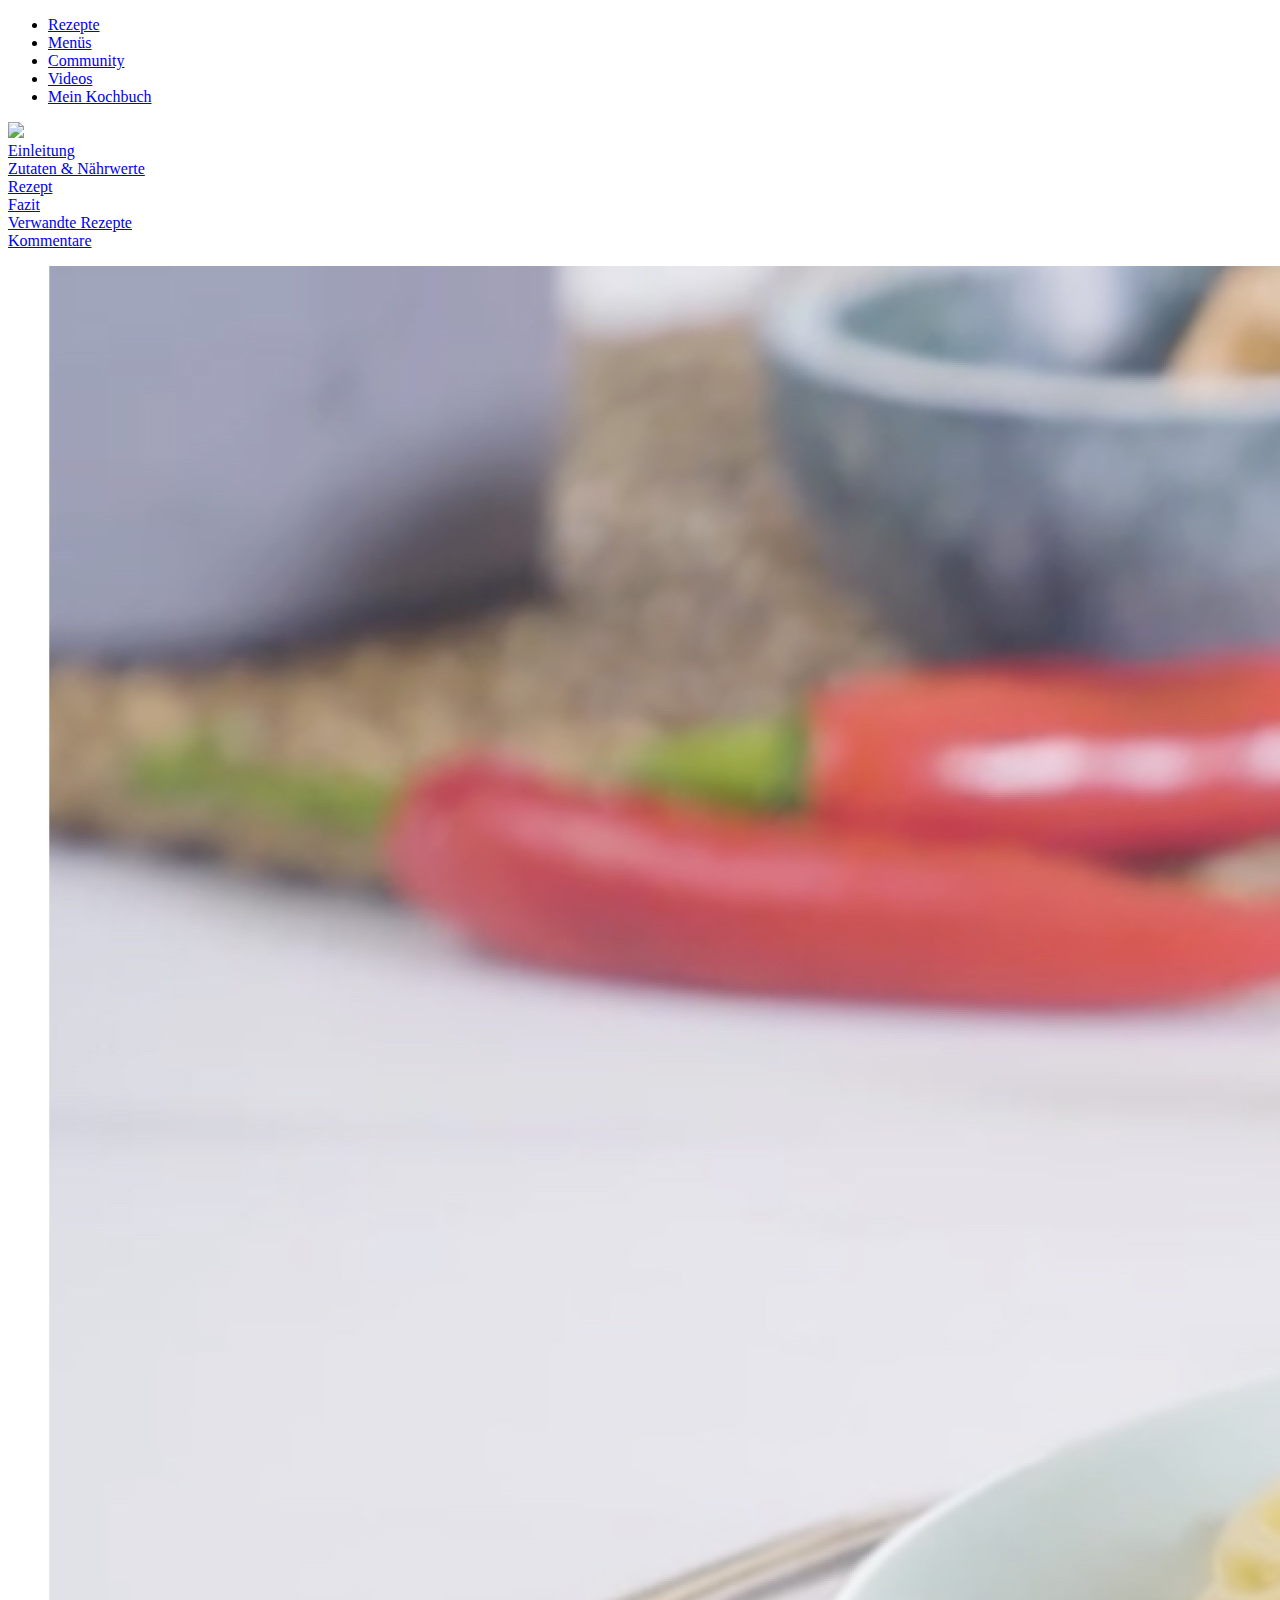
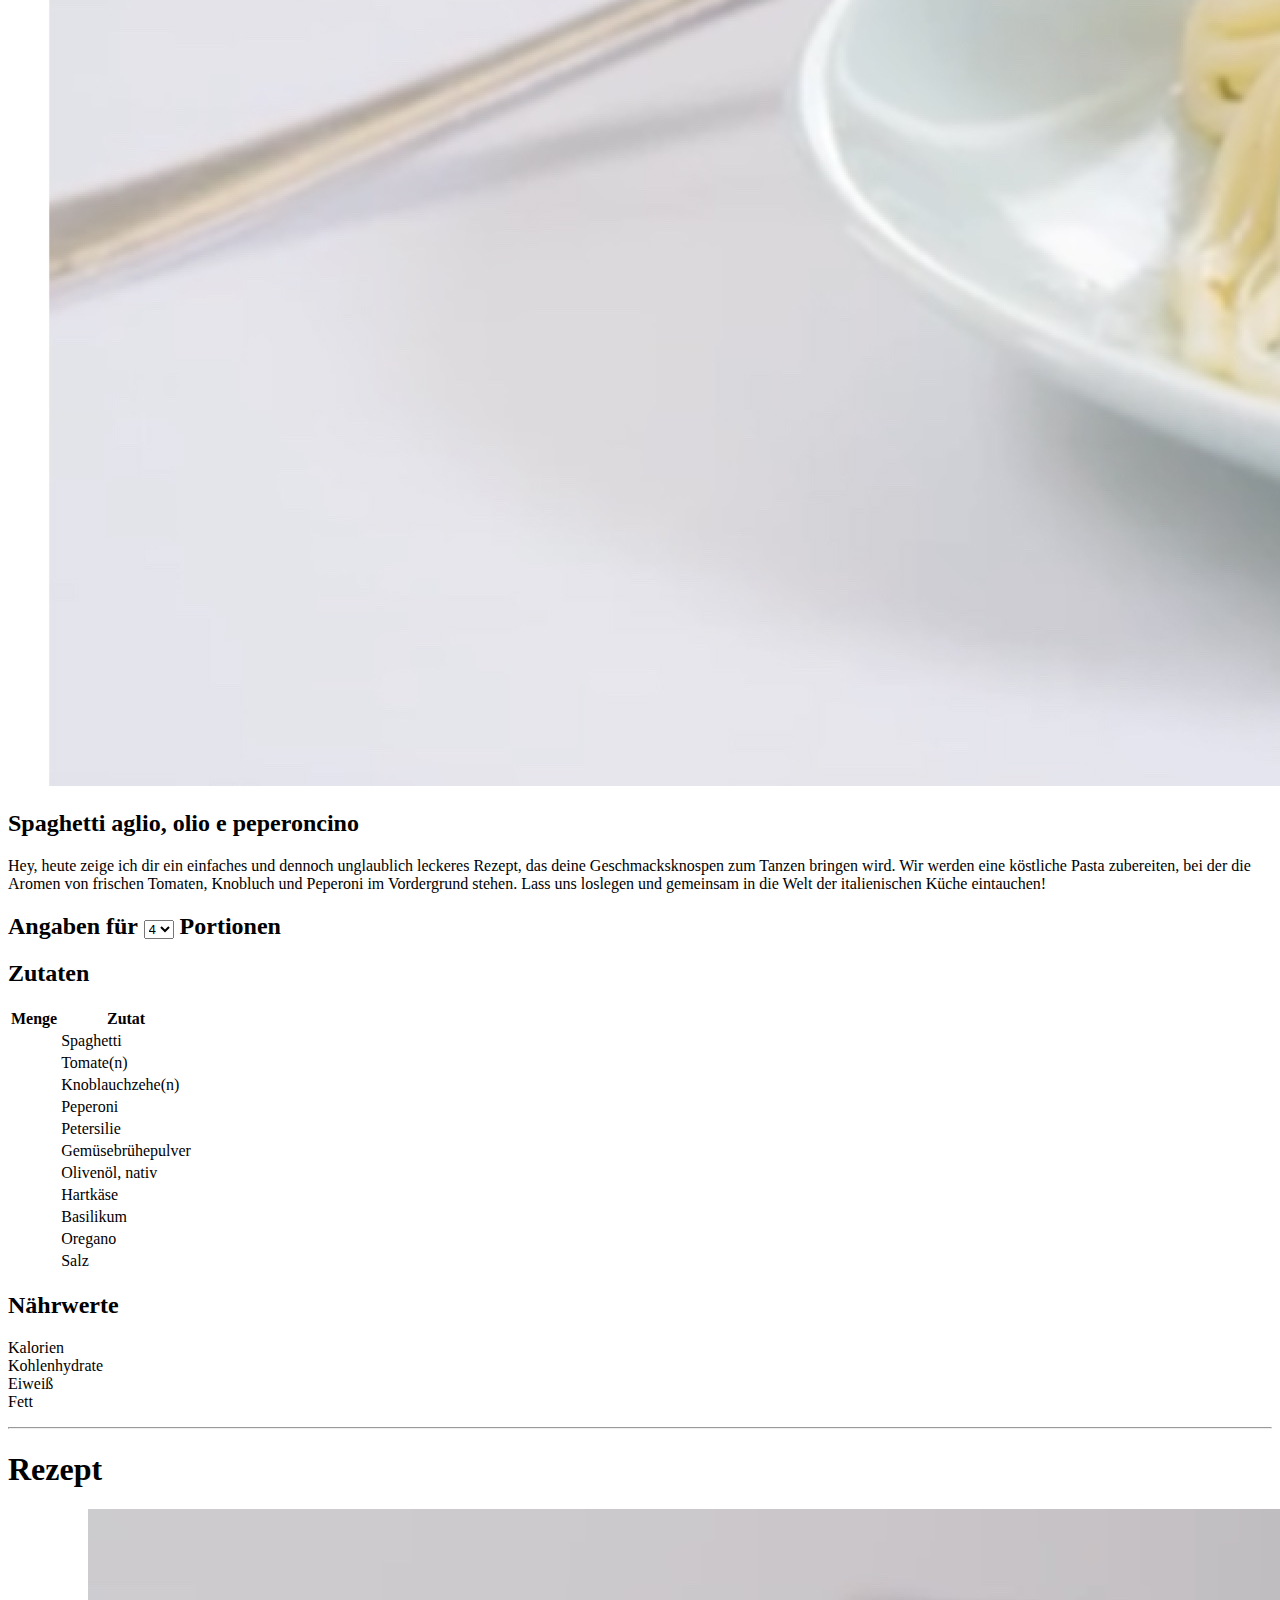
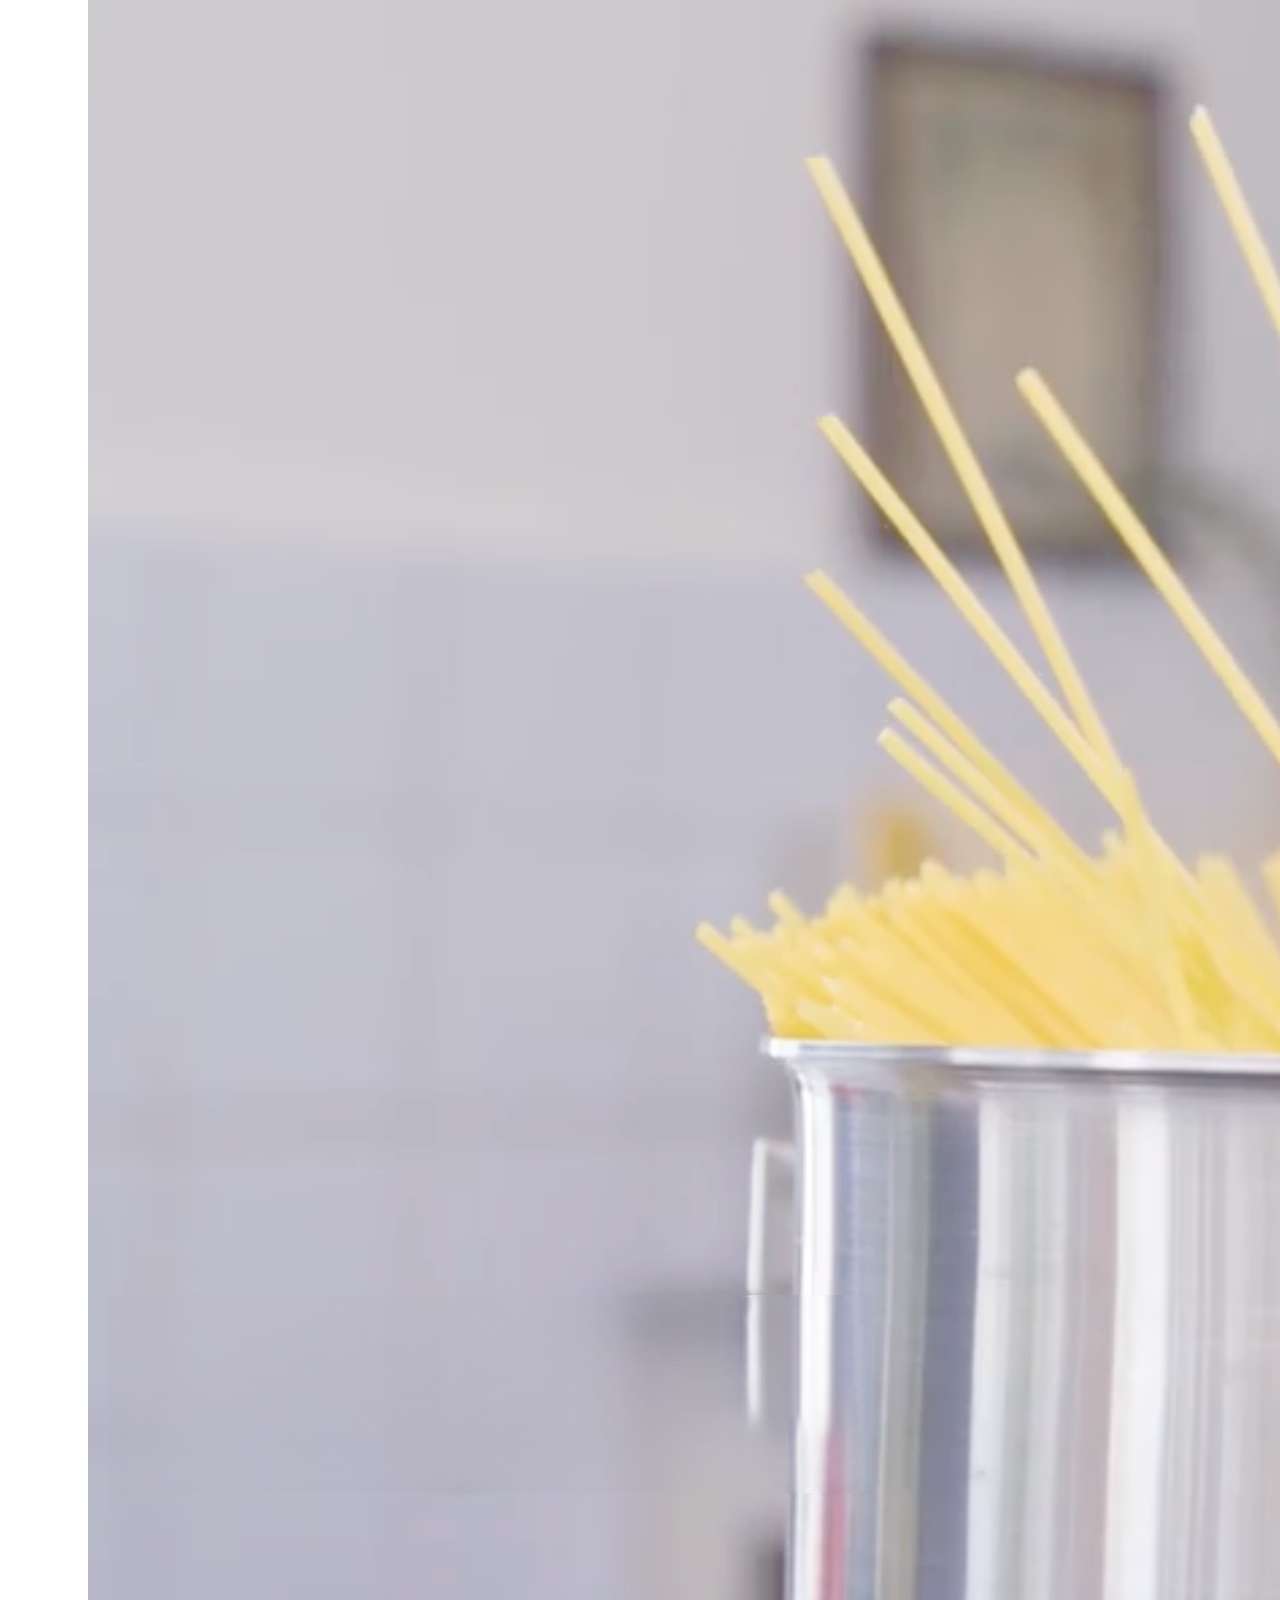
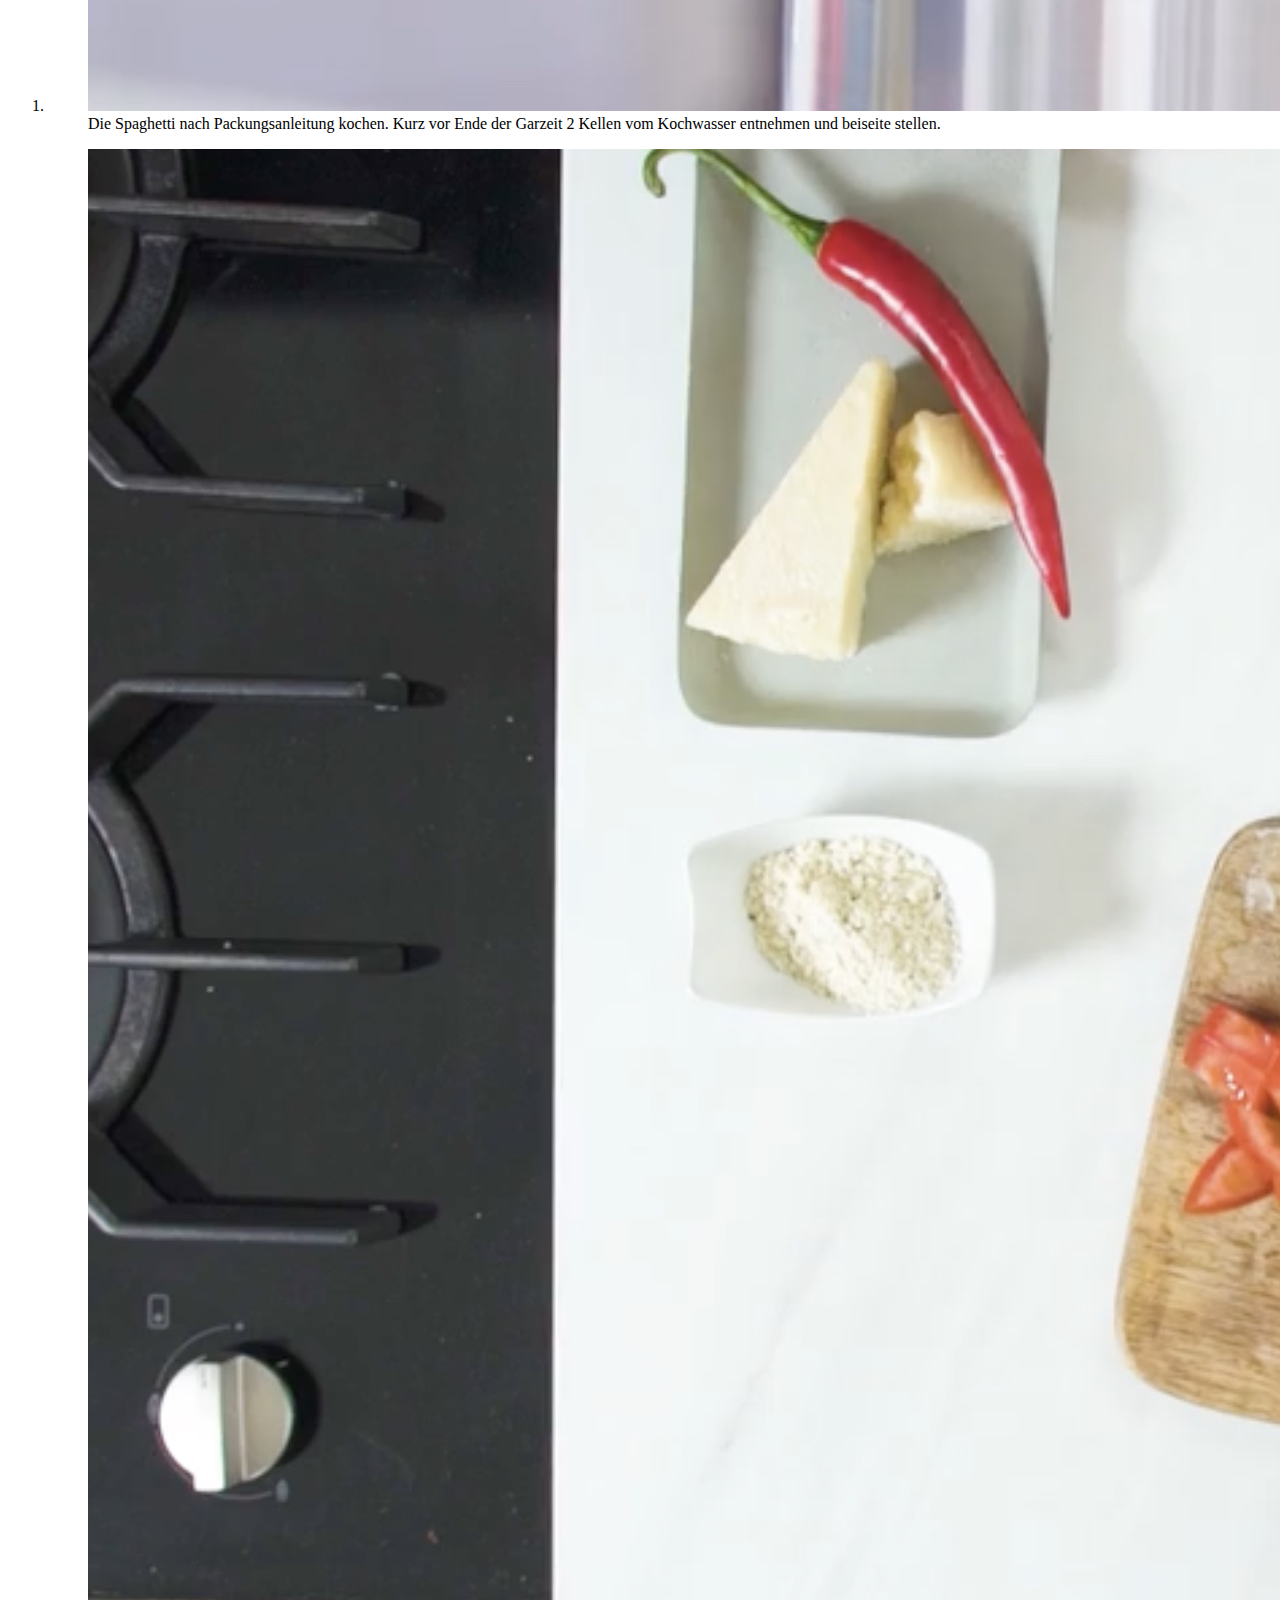
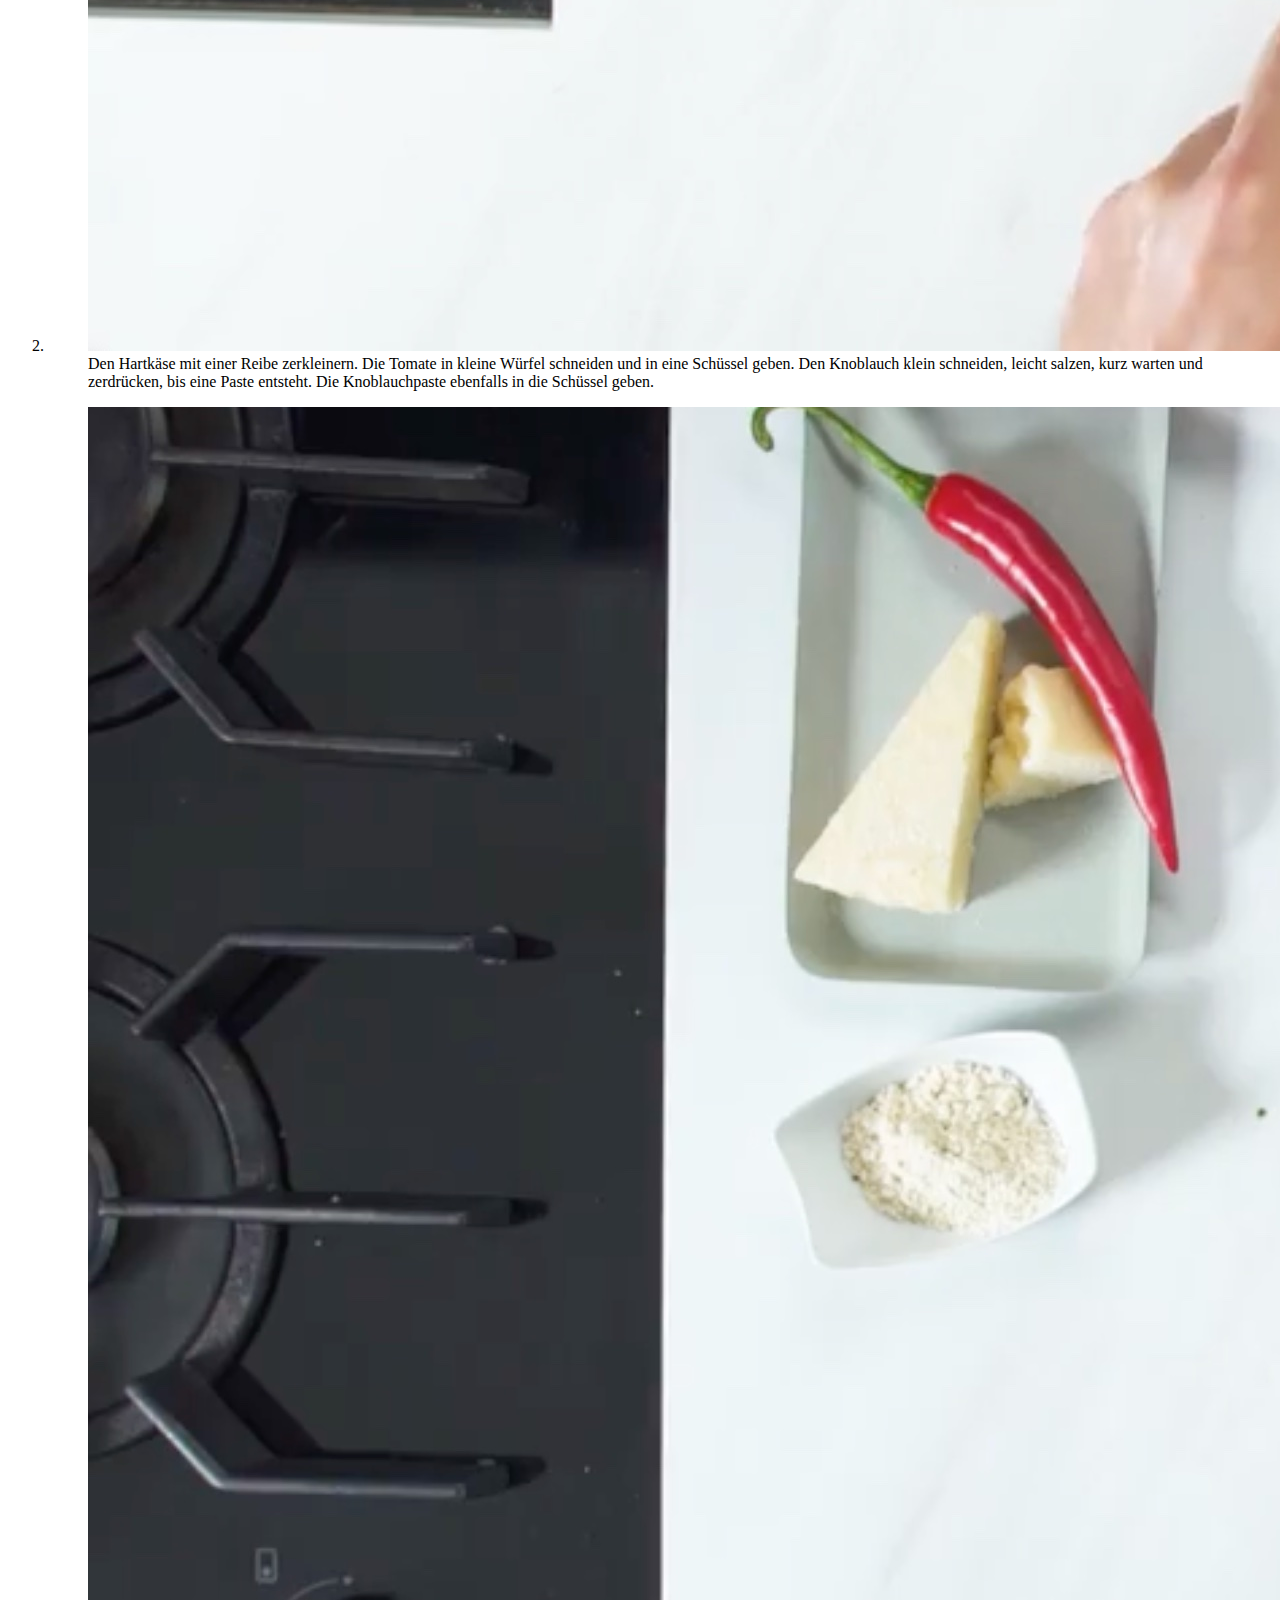
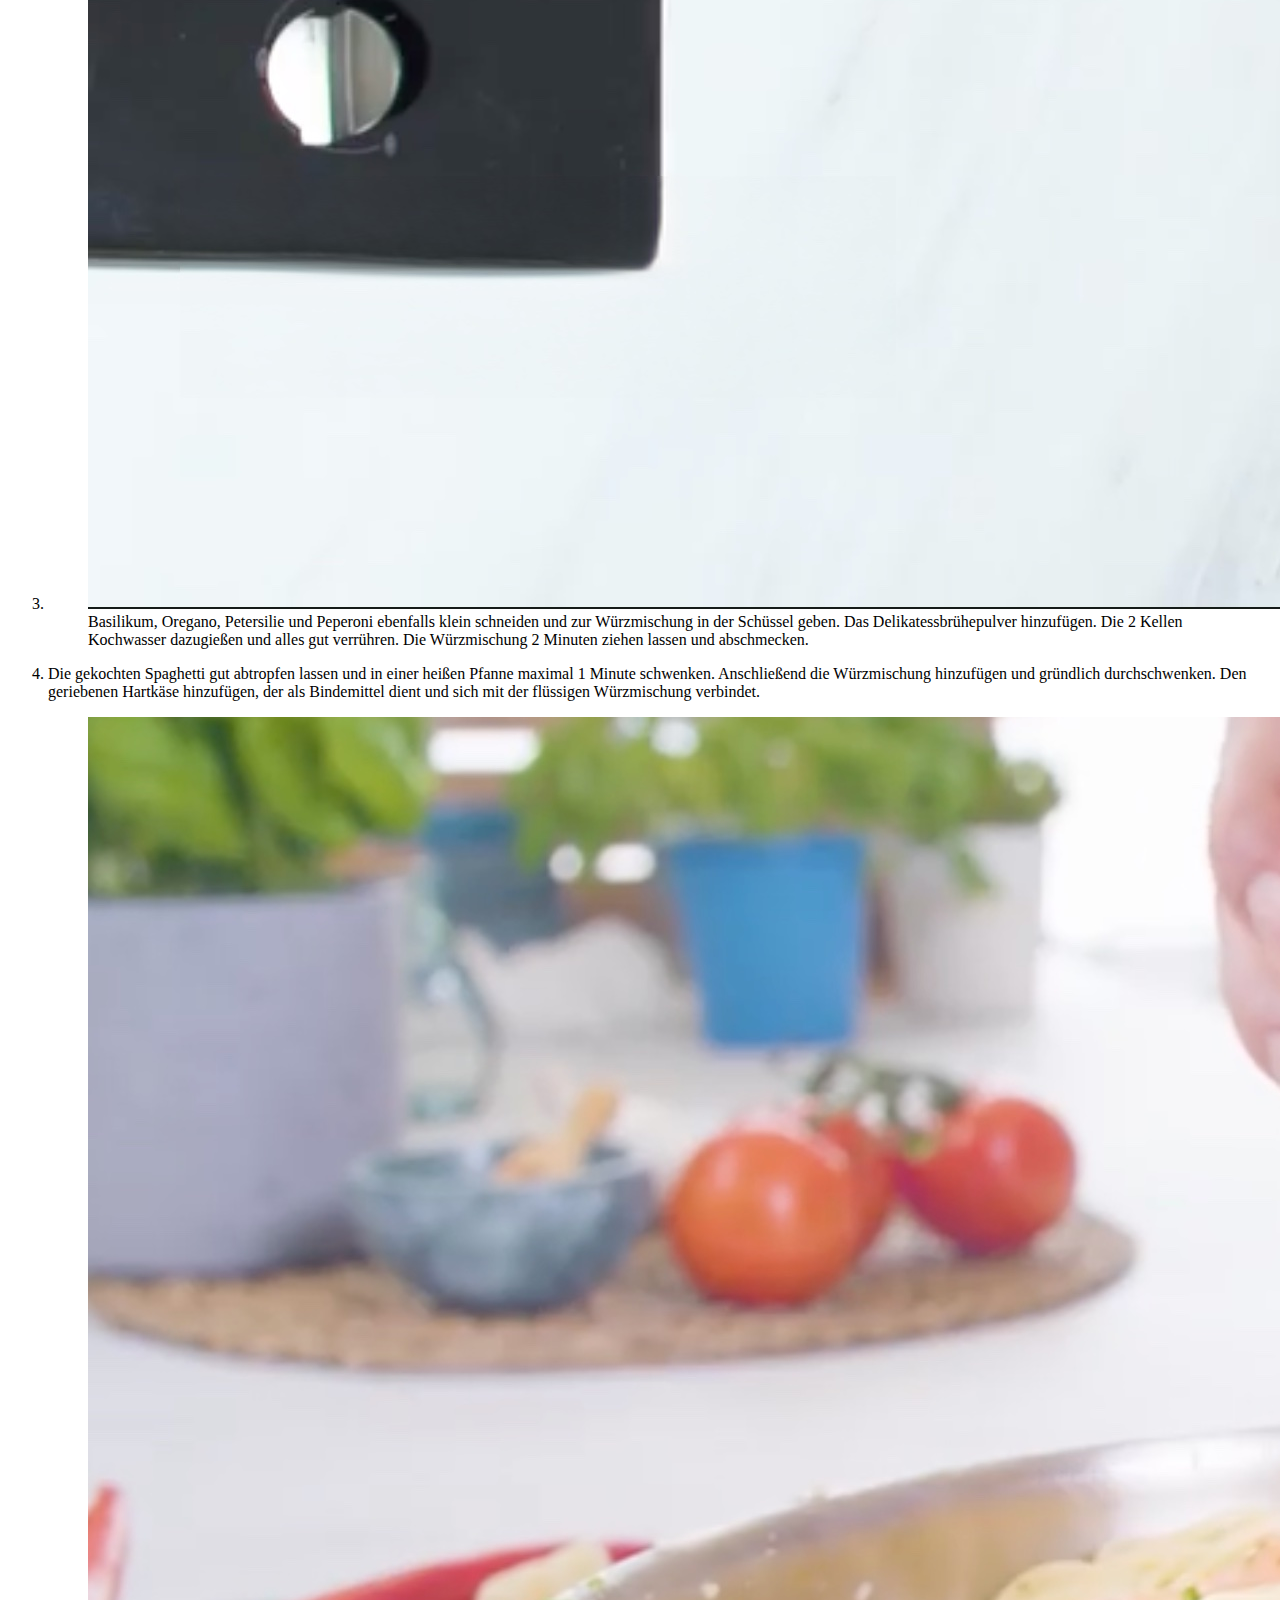
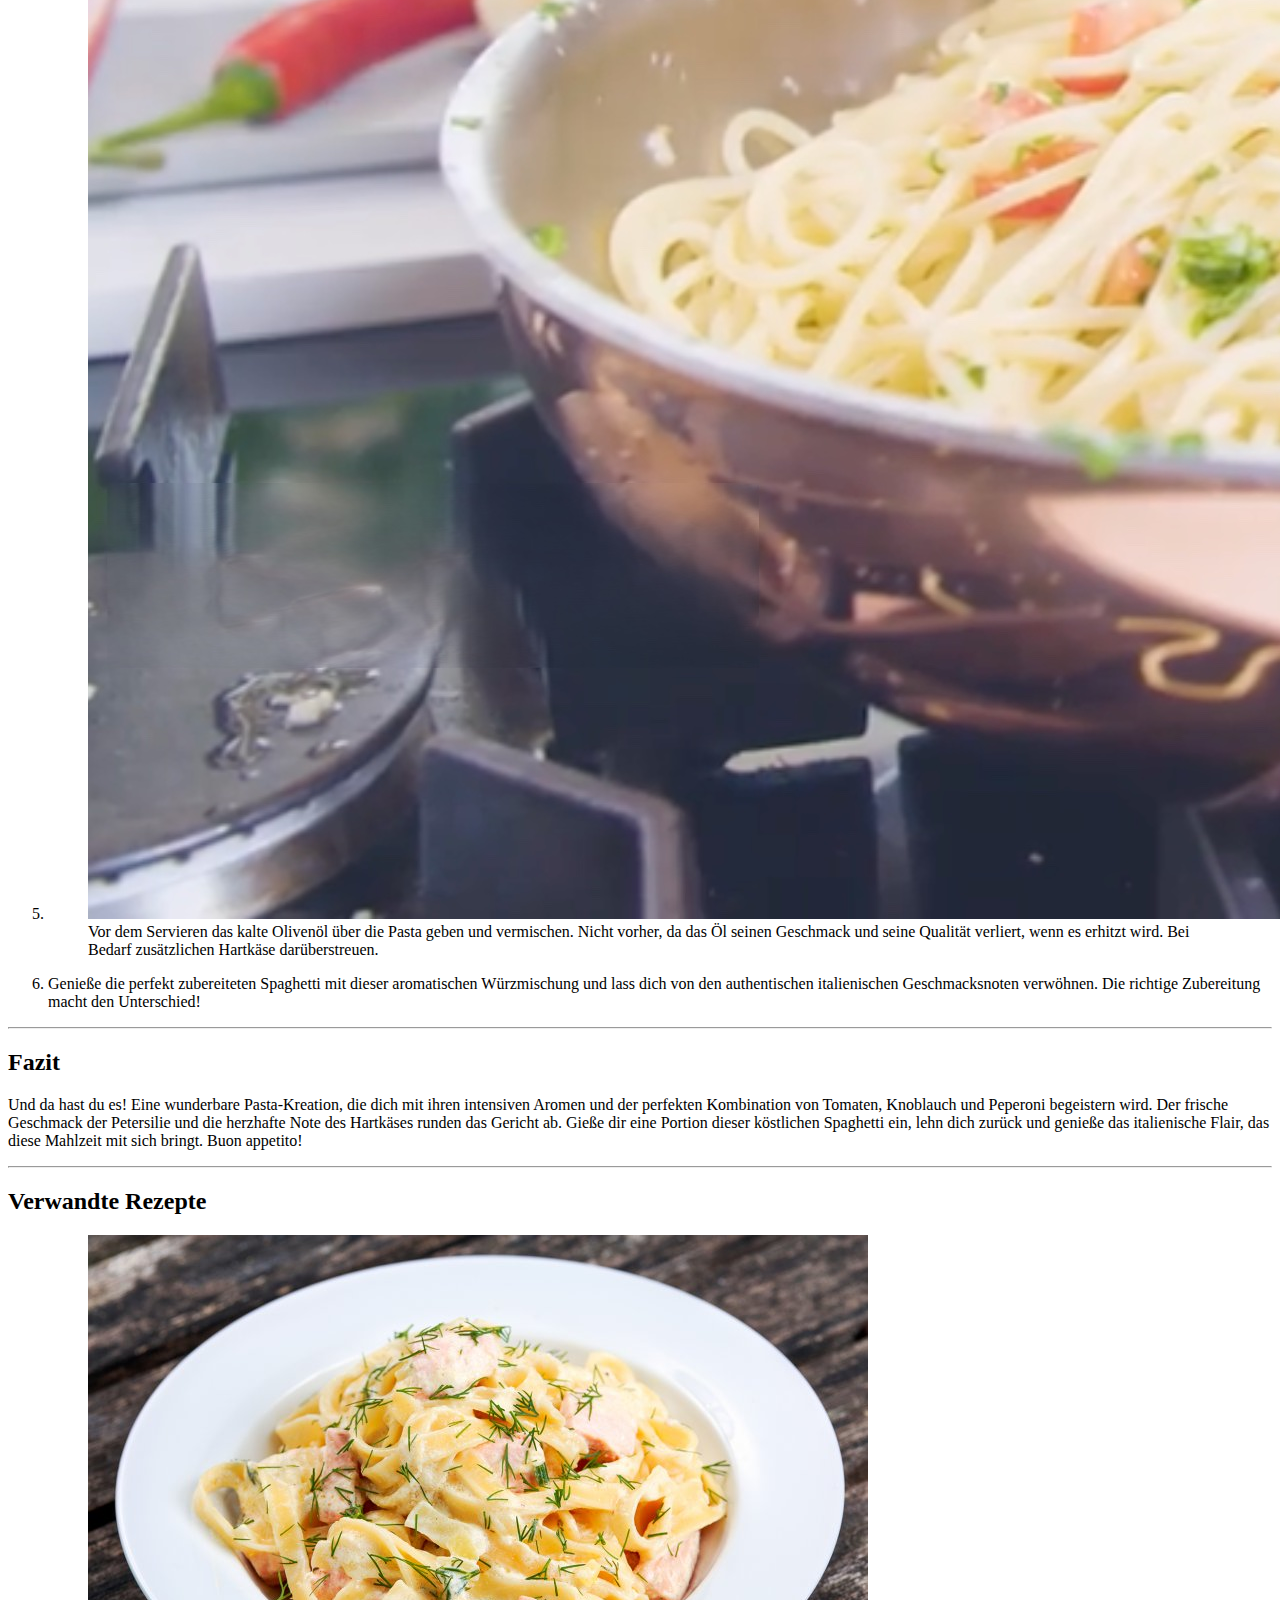
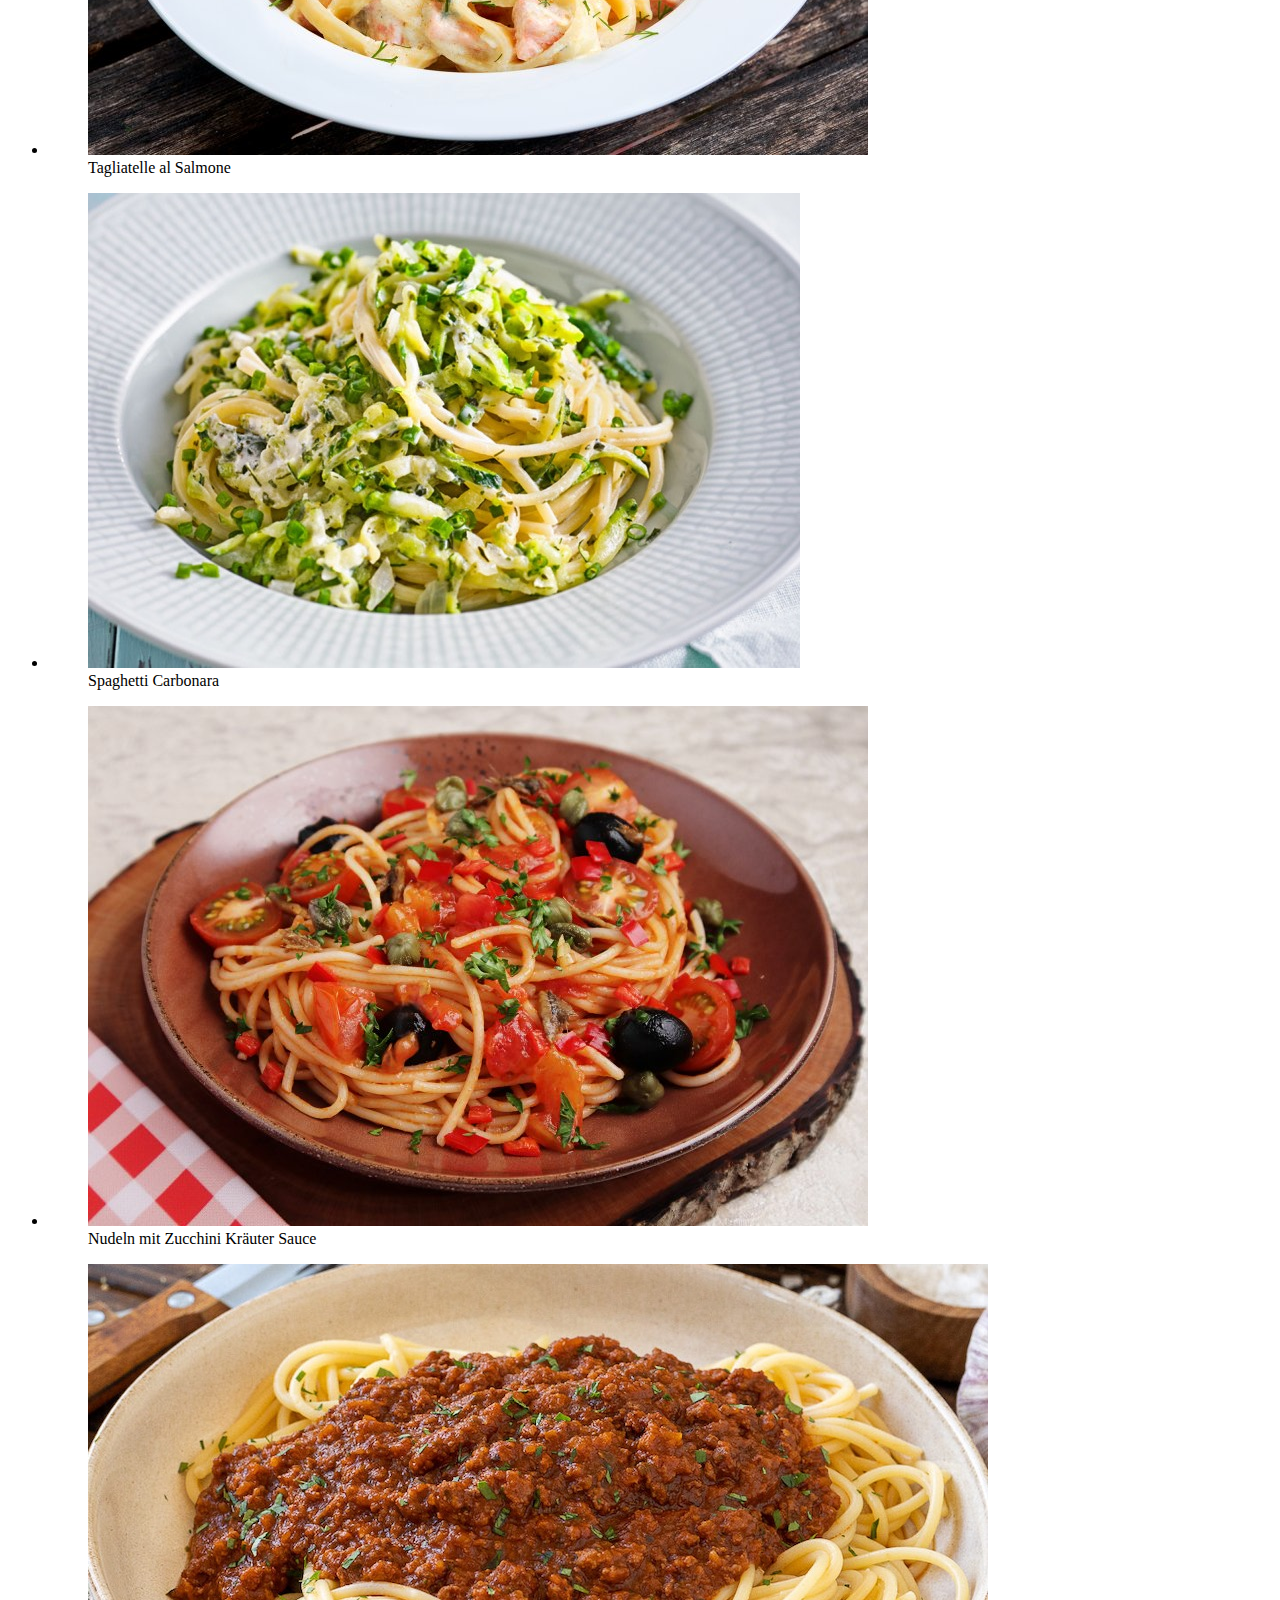
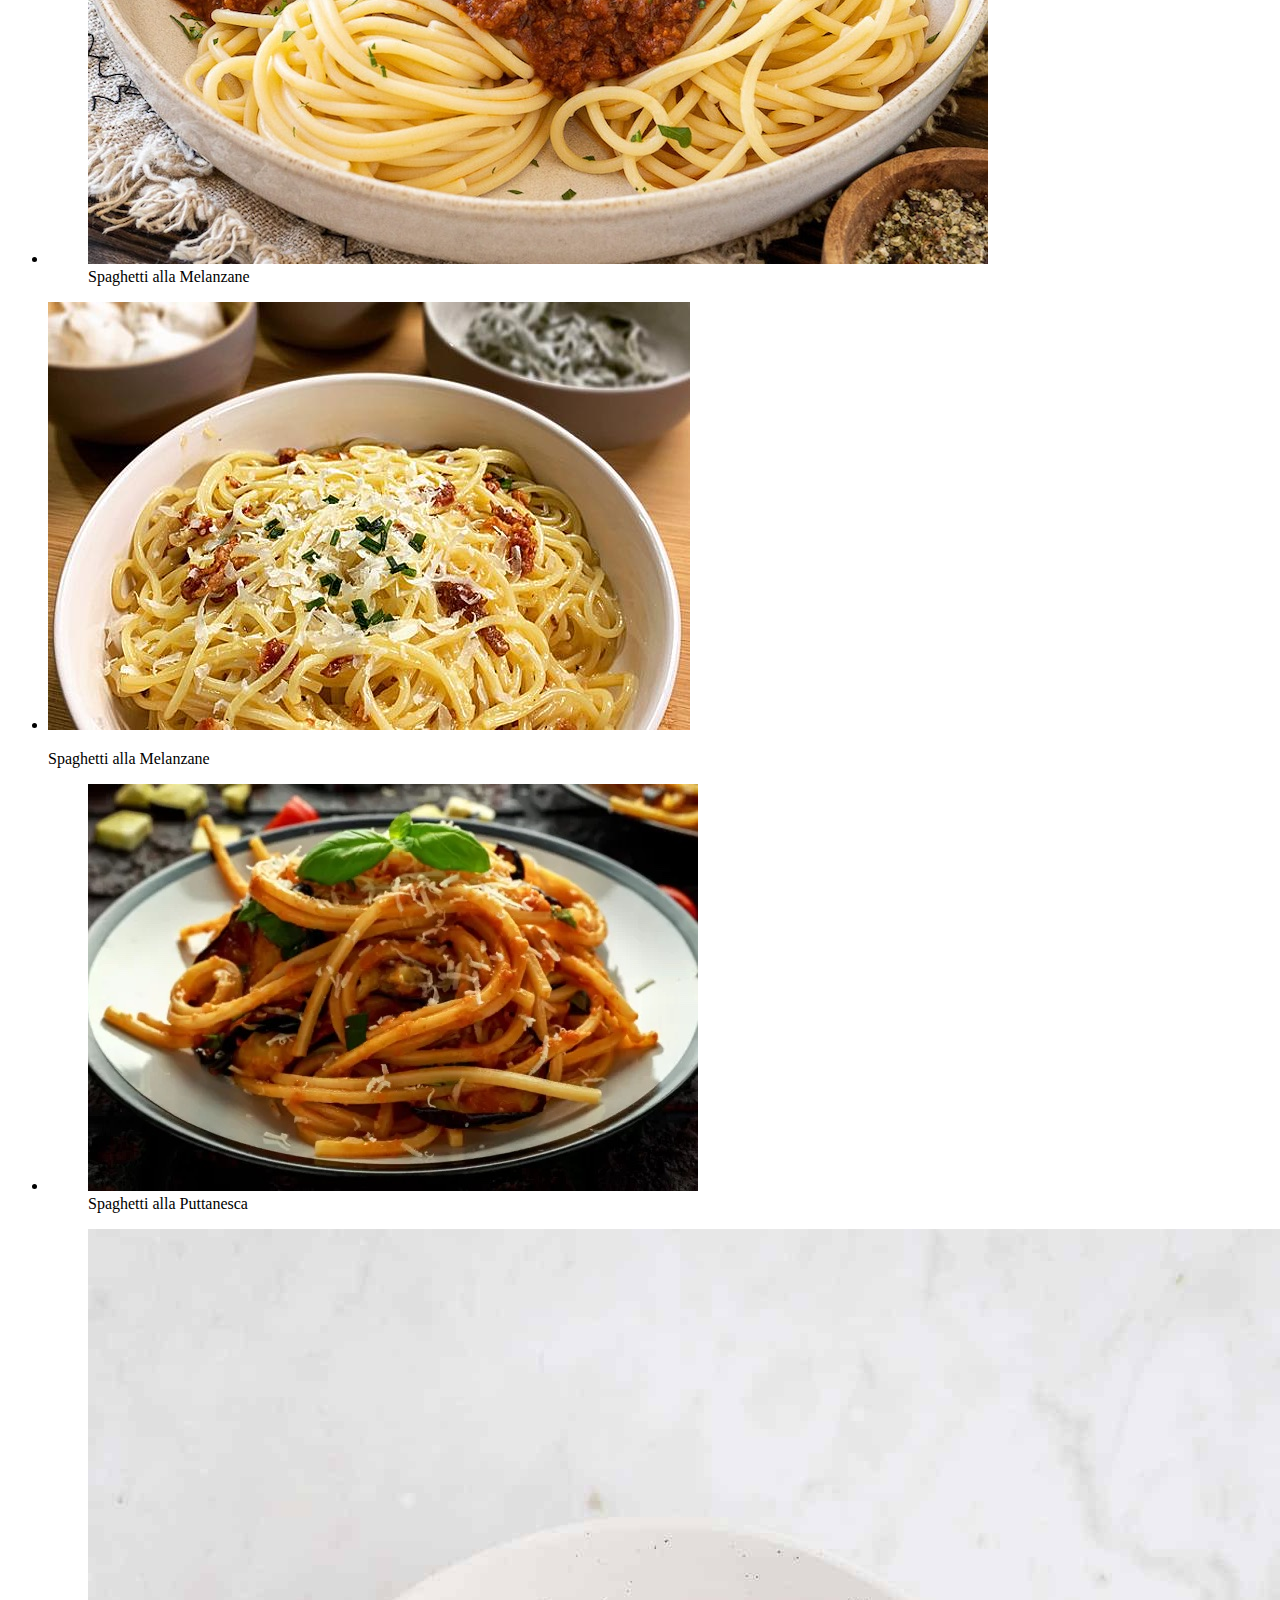
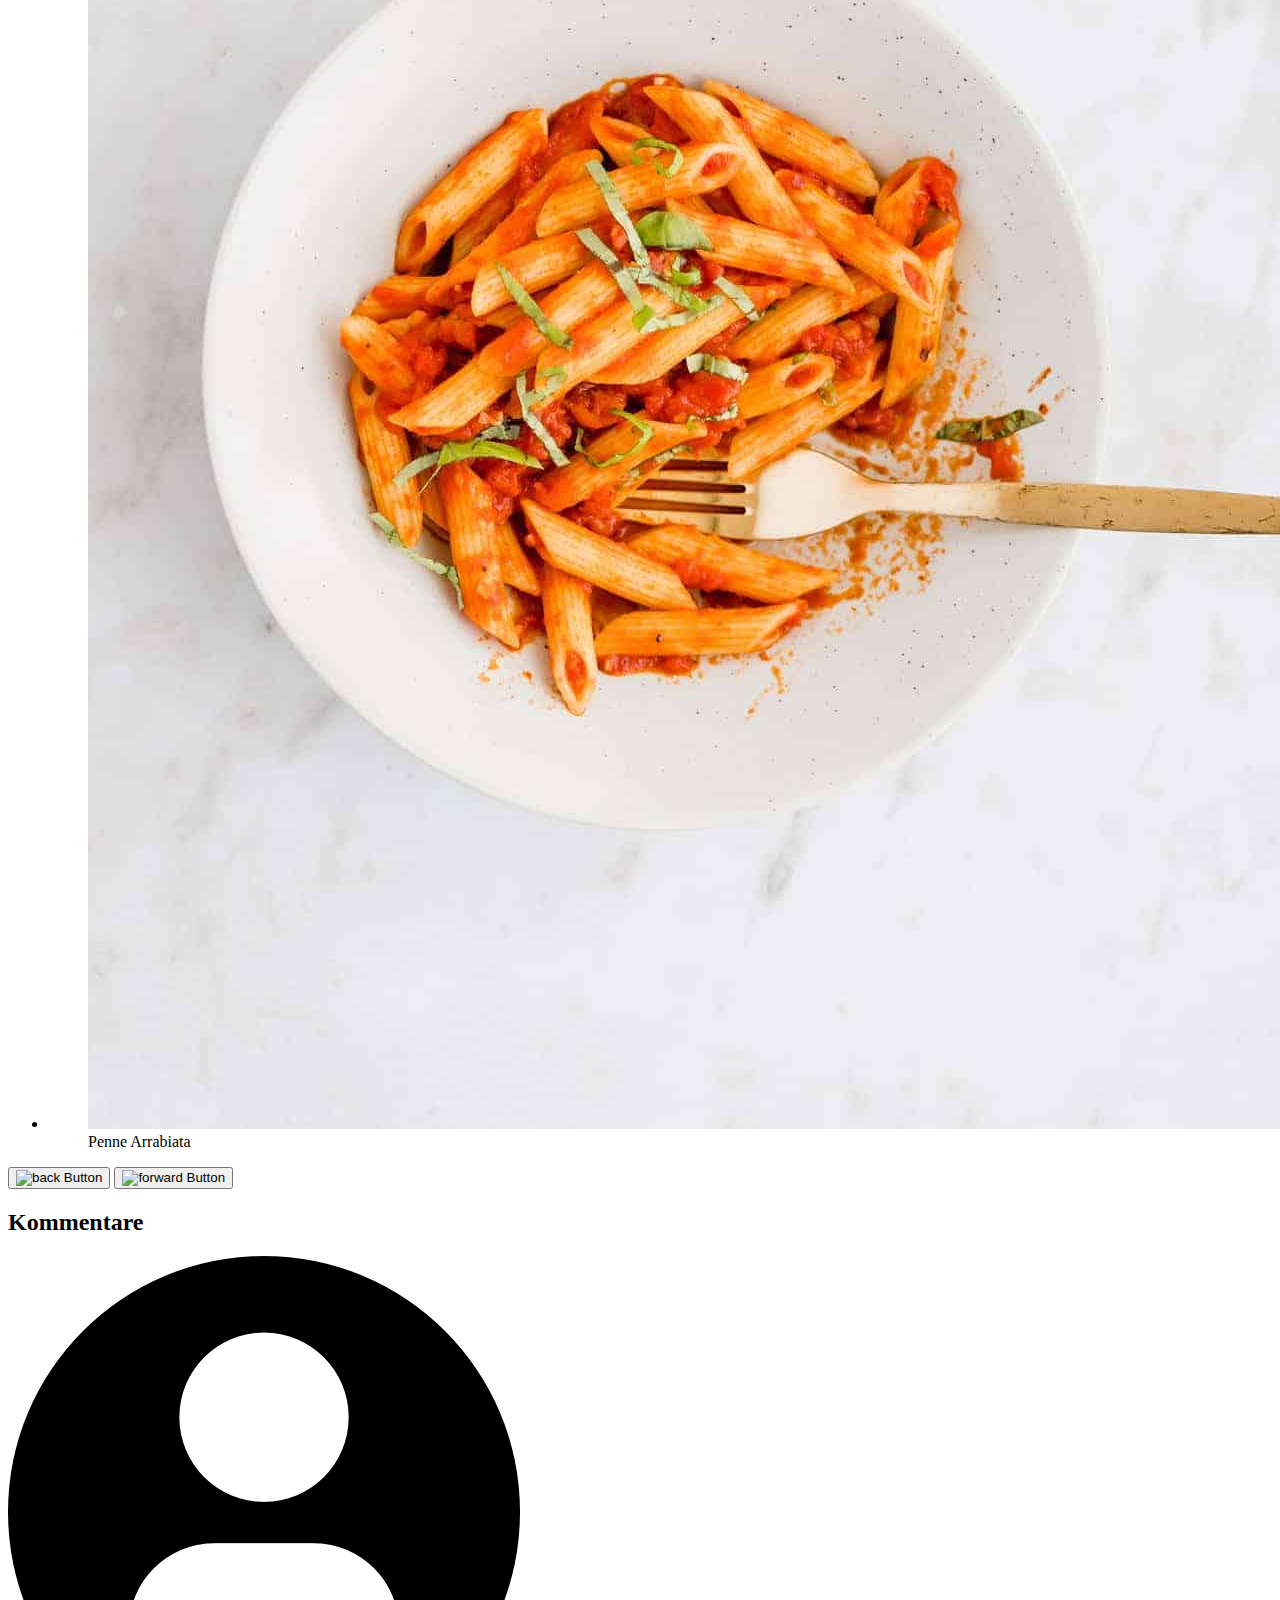
==== recipes/spaghetti-aglio-olio-e-peperoncino.html @ bc5046a4 "Initial commit" ====
<!DOCTYPE html>
<html>

<head>
    <meta charset="UTF-8">
    <meta http-equiv="X-UA-Compatible" content="IE=edge">
    <meta name="viewport" content="width=device-width, initial-scale=1.0">
    <title>Spaghetti aglio, olio e peperoncino</title>

    <link rel="stylesheet" href="../styles/reset.css">
    <link rel="stylesheet" href="../styles/variables.css">
    <link rel="stylesheet" href="../styles/base.css">
    <link rel="stylesheet" href="../styles/layout.css">
    <link rel="stylesheet" href="../styles/components.css">
    <link rel="stylesheet" href="../styles/quantity-selector.css">
    <link rel="stylesheet" href="../styles/other-recipes.css">

    <script src="../scripts/slideshow.js"></script>
    <script src="../scripts/form-validation.js"></script>
    <script src="../scripts/main.js"></script>
    <script src="../scripts/quantity-selector.js"></script>

</head>

<body>
    <div class="navbar" data-js-menue id="main-navigation">
        <div>
            <ul>
                <li><a class="is-active" href="../recipes/spaghetti-aglio-olio-e-peperoncino.html">Rezepte</a></li>
                <li><a href="../index.html">Menüs</a></li>
                <li><a href="#">Community</a></li>
                <li><a href="#">Videos</a></li>
                <li><a href="#">Mein Kochbuch</a></li>
            </ul>
        </div>
    </div>

    <div class="menue-button" data-js-menue-button>
        <a href="#main-navigation"><img src="../icons/menue.svg"></a>
    </div>

    <div class="main">
        <div data-intern-nav class="intern-nav">
            <div>
                <div><a href="#einleitung">Einleitung</a></div>
                <div><a href="#zutaten-und-naehrwerte">Zutaten & Nährwerte</a></div>
                <div><a href="#rezept">Rezept</a></div>
                <div><a href="#fazit">Fazit</a></div>
                <div><a href="#verwandte-rezepte">Verwandte Rezepte</a></div>
                <div><a href="#kommentare">Kommentare</a></div>
            </div>
        </div>
        <div class="hero" id="einleitung">
            <figure>
                <img src="../images/spaghetti-aglio-olio-e-peperoncino.jpg"
                    alt="Bild von Spaghetti aglio, olio e peperoncino">
            </figure>

            <div class="hero-content">
                <h2>Spaghetti aglio, olio e peperoncino</h2>
                <p>Hey, heute zeige ich dir ein einfaches und dennoch unglaublich leckeres Rezept, das deine
                    Geschmacksknospen zum Tanzen bringen wird. Wir werden eine köstliche Pasta zubereiten, bei der die
                    Aromen von frischen Tomaten, Knobluch und Peperoni im Vordergrund stehen. Lass uns loslegen und
                    gemeinsam in die Welt der italienischen Küche eintauchen!</p>
            </div>
        </div>

        <section id="zutaten-und-naehrwerte">
            <h2 class="quantity-selector-head">Angaben für <span class="highlighted">
                    <select name="quantity-selector" id="quantity-selector" data-quantity-selector>
                        <option value="1">1</option>
                        <option value="2">2</option>
                        <option value="3">3</option>
                        <option value="4" selected>4</option>
                        <option value="5">5</option>
                        <option value="6">6</option>
                        <option value="7">7</option>
                        <option value="8">8</option>
                    </select></span> Portionen</h2>

            <div class="grid" data-columns="2">
                <section class="ingredients">
                    <h2>Zutaten</h2>

                    <table>
                        <thead>
                            <tr>
                                <th>Menge</th>
                                <th>Zutat</th>
                            </tr>
                        </thead>
                        <tbody>
                            <tr>
                                <td data-quantity="125" data-unit="g"></td>
                                <td>Spaghetti</td>
                            </tr>
                            <tr>
                                <td data-quantity="1"></td>
                                <td>Tomate(n)</td>
                            </tr>
                            <tr>
                                <td data-quantity="1.25"></td>
                                <td>Knoblauchzehe(n)</td>
                            </tr>
                            <tr>
                                <td data-quantity="0.5"></td>
                                <td>Peperoni</td>
                            </tr>
                            <tr>
                                <td data-quantity="1.25" data-unit="EL"></td>
                                <td>Petersilie</td>
                            </tr>
                            <tr>
                                <td data-quantity="0.5" data-unit="TL"></td>
                                <td>Gemüsebrühepulver</td>
                            </tr>
                            <tr>
                                <td data-quantity="25" data-unit="ml"></td>
                                <td>Olivenöl, nativ</td>
                            </tr>
                            <tr>
                                <td data-quantity="10" data-unit="g"></td>
                                <td>Hartkäse</td>
                            </tr>
                            <tr>
                                <td data-quantity="0.25" data-unit="TL"></td>
                                <td>Basilikum</td>
                            </tr>
                            <tr>
                                <td data-quantity="0.25" data-unit="TL"></td>
                                <td>Oregano</td>
                            </tr>
                            <tr>
                                <td data-quantity="0.125" data-unit="TL"></td>
                                <td>Salz</td>
                            </tr>
                        </tbody>
                    </table>
                </section>

                <section class="nutritional-values">
                    <h2>Nährwerte</h2>

                    <dl>
                        <dt>Kalorien</dt>
                        <dd data-quantity="178.25"></dd>
                        <dt>Kohlenhydrate</dt>
                        <dd data-quantity="22.905" data-unit="g"></dd>
                        <dt>Eiweiß</dt>
                        <dd data-quantity="4.6925" data-unit="g"></dd>
                        <dt>Fett</dt>
                        <dd data-quantity="7.4575" data-unit="g"></dd>
                    </dl>
                </section>
            </div>
            <hr>
        </section>

        <section id="rezept" data-demo="rezept">
            <h1>Rezept</h1>
            <ol class="steps">
                <li>
                    <figure>
                        <img src="../images/step-1.jpg" alt="Topf mit kassen Spaghetti drin">
                        <figcaption class="has-counter">
                            Die Spaghetti nach Packungsanleitung kochen. Kurz vor Ende der Garzeit 2 Kellen vom
                            Kochwasser
                            entnehmen und beiseite stellen.
                        </figcaption>
                    </figure>
                </li>
                <li>
                    <figure class="is-reversed">
                        <img src="../images/step-2.jpg" alt="Topf mit kassen Spaghetti drin">
                        <figcaption class="has-counter">
                            Den Hartkäse mit einer Reibe zerkleinern. Die Tomate in kleine Würfel schneiden und in eine
                            Schüssel
                            geben. Den Knoblauch klein schneiden, leicht salzen, kurz warten und zerdrücken, bis eine
                            Paste
                            entsteht. Die Knoblauchpaste ebenfalls in die Schüssel geben.
                        </figcaption>
                    </figure>
                </li>
                <li>
                    <figure>
                        <img src="../images/step-3.jpg" alt="Topf mit kassen Spaghetti drin">
                        <figcaption class="has-counter">
                            Basilikum, Oregano, Petersilie und Peperoni ebenfalls klein schneiden und zur Würzmischung
                            in der
                            Schüssel geben. Das Delikatessbrühepulver hinzufügen. Die 2 Kellen Kochwasser dazugießen und
                            alles
                            gut verrühren. Die Würzmischung 2 Minuten ziehen lassen und abschmecken.
                        </figcaption>
                    </figure>
                </li>
                <li class="is-text-only">
                    <p class="has-counter">
                        Die gekochten Spaghetti gut abtropfen lassen und in einer heißen Pfanne maximal 1 Minute
                        schwenken.
                        Anschließend die Würzmischung hinzufügen und gründlich durchschwenken. Den geriebenen Hartkäse
                        hinzufügen,
                        der als Bindemittel dient und sich mit der flüssigen Würzmischung verbindet.
                    </p>
                </li>
                <li>
                    <figure class="is-reversed">
                        <img src="../images/step-4.jpg" alt="Topf mit kassen Spaghetti drin">
                        <figcaption class="has-counter">
                            Vor dem Servieren das kalte Olivenöl über die Pasta geben und vermischen. Nicht vorher, da
                            das Öl
                            seinen Geschmack und seine Qualität verliert, wenn es erhitzt wird. Bei Bedarf zusätzlichen
                            Hartkäse
                            darüberstreuen.
                        </figcaption>
                    </figure>
                </li>
                <li class="is-text-only">
                    <p class="has-counter">Genieße die perfekt zubereiteten Spaghetti mit dieser aromatischen
                        Würzmischung und lass dich von den authentischen italienischen Geschmacksnoten verwöhnen. Die
                    richtige Zubereitung macht den Unterschied!
                    </p>
                </li>
            </ol>
            <hr>
        </section>

        <section id="fazit">
            <h2>Fazit</h2>
            <p>Und da hast du es! Eine wunderbare Pasta-Kreation, die dich mit ihren intensiven Aromen und der perfekten
                Kombination von Tomaten, Knoblauch und Peperoni begeistern wird. Der frische Geschmack der Petersilie
                und die herzhafte Note des Hartkäses runden das Gericht ab. Gieße dir eine Portion dieser köstlichen
                Spaghetti ein, lehn dich zurück und genieße das italienische Flair, das diese Mahlzeit mit sich bringt.
                Buon appetito!</p>

            <hr>
        </section>

        <section id="verwandte-rezepte">
            <h2>Verwandte Rezepte</h2>

            <div class="other-recipes">
                <ul class="other-recipes-list" data-js-slideshow>
                    <li class="other-recipes-list__item is-active" data-js-slide>
                        <figure>
                            <img src="../images/other-recipes/lachs-tagliatelle-mit-cremiger-oberssauce.jpg"
                                alt="Tagliatelle al Salmone">
                            <figcaption>Tagliatelle al Salmone</figcaption>
                        </figure>
                    </li>
                    <li class="other-recipes-list__item" data-js-slide>
                        <figure>
                            <img src="../images/other-recipes/nudeln-mit-zucchini-kraeuter-sauce.jpg"
                                alt="Spaghetti Carbonara">
                            <figcaption>Spaghetti Carbonara</figcaption>
                        </figure>
                    </li>
                    <li class="other-recipes-list__item" data-js-slide>
                        <figure>
                            <img src="../images/other-recipes/spaghetti-alla-puttanesca.jpg">
                            <figcaption>Nudeln mit Zucchini Kräuter Sauce</figcaption>
                        </figure>
                    </li>
                    <li class="other-recipes-list__item" data-js-slide>
                        <figure>
                            <img src="../images/other-recipes/spaghetti-bolognese.jpg" alt="Spaghetti alla Melanzane">
                            <figcaption>Spaghetti alla Melanzane</figcaption>
                        </figure>
                    </li>
                    <li class="other-recipes-list__item" data-js-slide>
                        <div>
                            <img src="../images/other-recipes/spaghetti-carbonara.jpg" alt="Spaghetti alla Melanzane">
                            <p>Spaghetti alla Melanzane</p>
                        </div>
                    </li>
                    <li class="other-recipes-list__item" data-js-slide>
                        <figure>
                            <img src="../images/other-recipes/spaghetti-melanzane.jpg" alt="Spaghetti alla Puttanesca">
                            <figcaption>Spaghetti alla Puttanesca</figcaption>
                        </figure>
                    </li>
                    <li class="other-recipes-list__item" data-js-slide>
                        <figure>
                            <img src="../images/other-recipes/penne-Arrabiata.jpg" alt="Penne Arrabiata">
                            <figcaption>Penne Arrabiata</figcaption>
                        </figure>
                    </li>
                </ul>

                <button class="other-recipes-list__button" data-js-slideshow-gui="back"><img src="../icons/gui-prev.svg" alt="back Button"></button>
                <button class="other-recipes-list__button is-right" data-js-slideshow-gui="forward"><img src="../icons/gui-next.svg"
                        alt="forward Button"></button>
            </div>
        </section>

        <section class="comments" id="kommentare">
            <h2>Kommentare</h2>
            <div class="comment">
                <div class="comment-user-info">
                    <img src="../images/user.png" alt="Logo">
                    <p>Username</p>
                </div>
                <p>Lorem ipsum dolor sit amet consectetur adipisicing elit. Quisquam nihil quibusdam neque temporibus
                    perferendis repudiandae ex expedita, eaque quasi. Neque, corrupti enim. Repellendus labore excepturi
                    provident placeat praesentium esse nulla.</p>
            </div>

            <h3>Wie lautet Dein Kommentar?</h3>

            <form action="#">
                <div class="form-container">
                    <div class="input-container">
                        <label for="name">Name</label>
                        <input type="text" id="name" name="name" placeholder="Max Mustermann">
                    </div>

                    <div class="input-container">
                        <label>E-Mail</label>
                        <input type="email" name="email" placeholder="max@mustermann.de">
                    </div>
                </div>

                <label>Nachricht</label>
                <textarea name="message" placeholder="Tolles Rezept!"></textarea>

                <label>
                    <input type="checkbox" name="data">
                    Datenschutzerklärung</label>

                <div class="form-container">
                    <button type="reset">Zurücksetzen</button>
                    <button id="comment-submit-btn" type="submit">Senden</button>
                </div>
            </form>
        </section>
    </di>
</body>

</html>
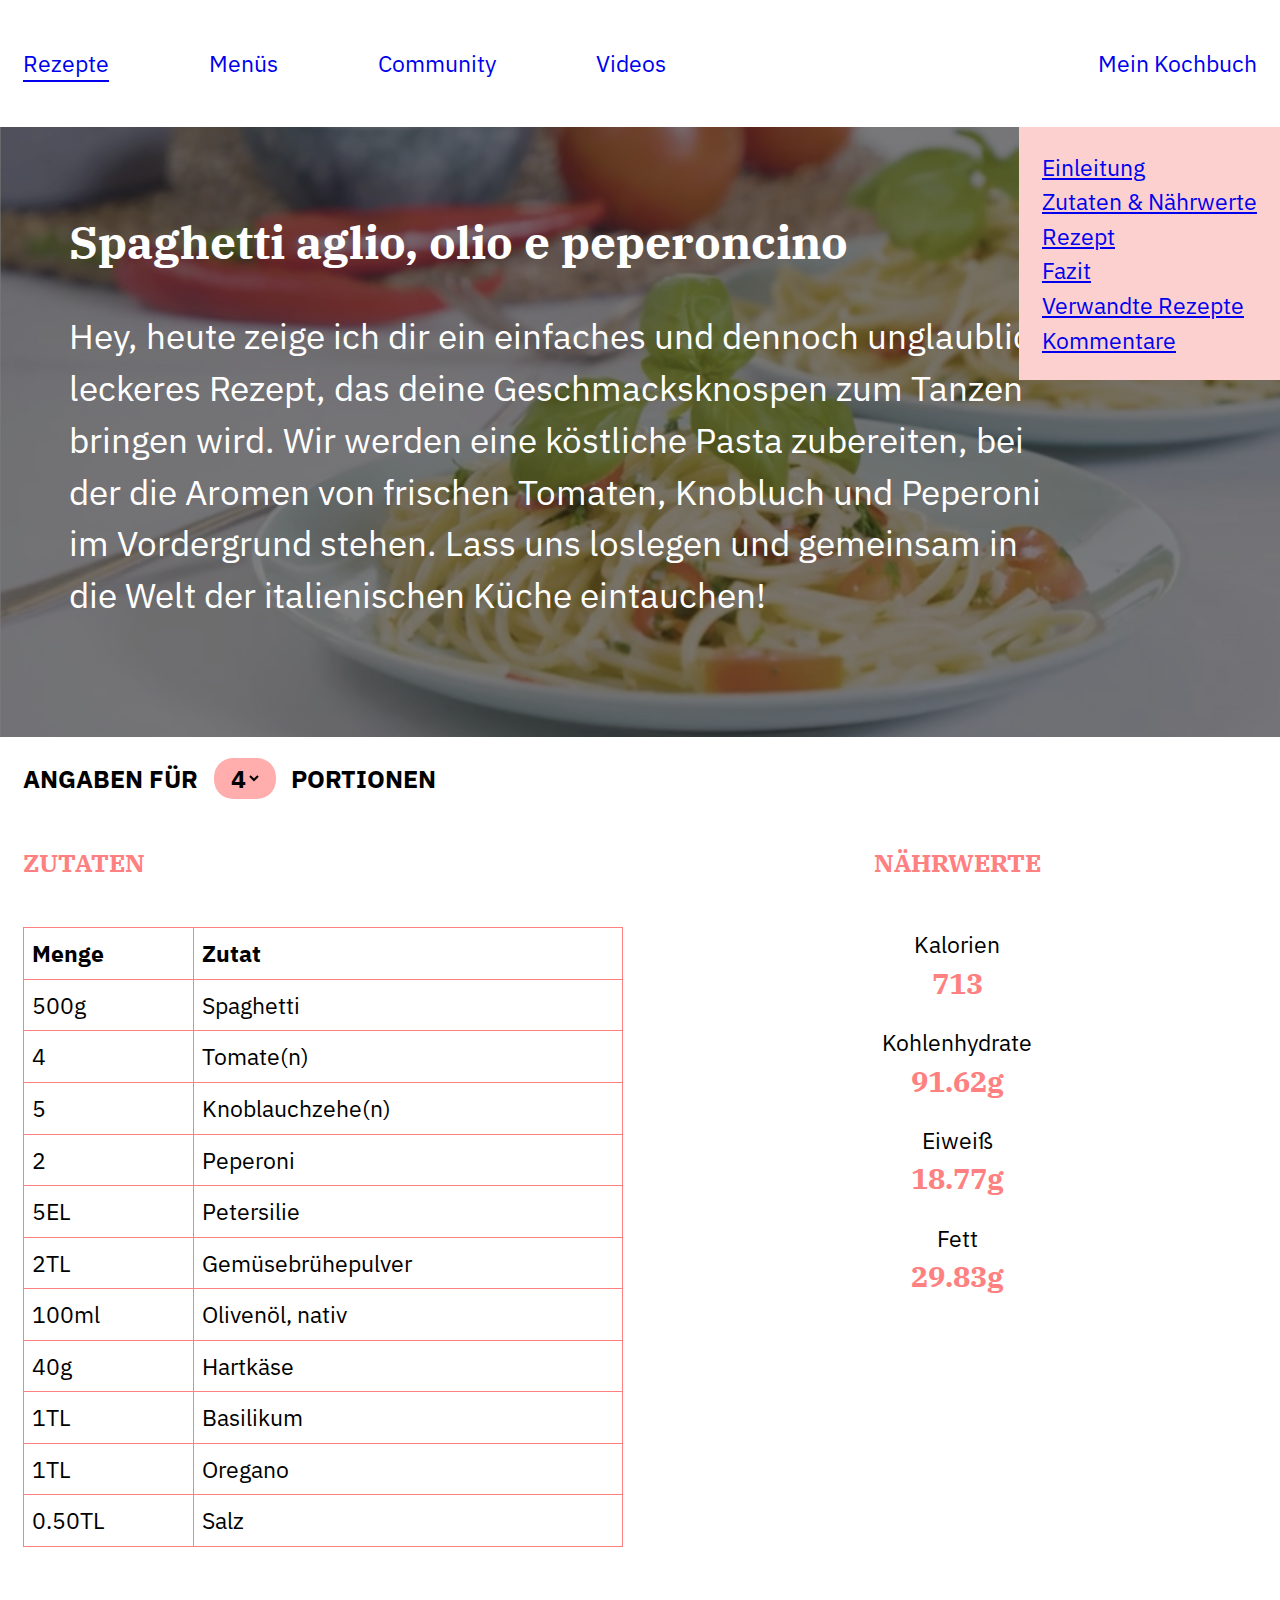
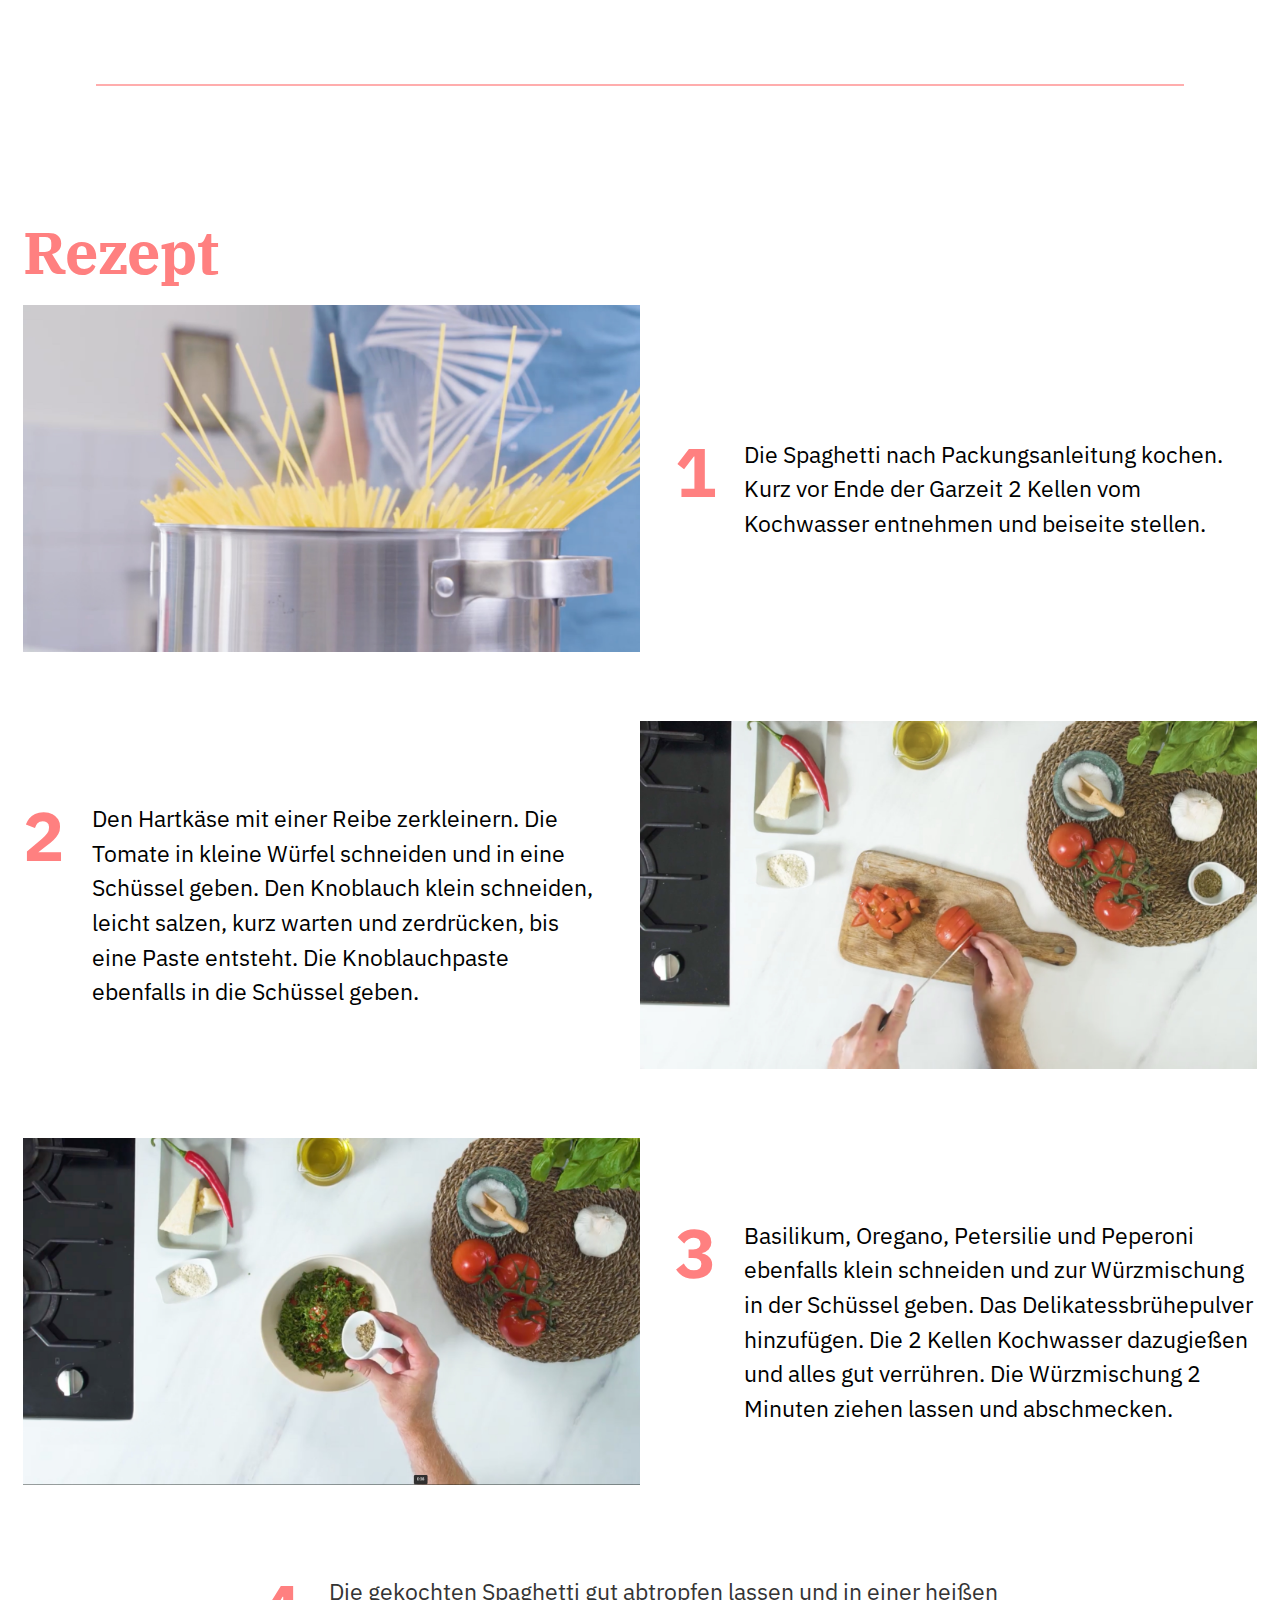
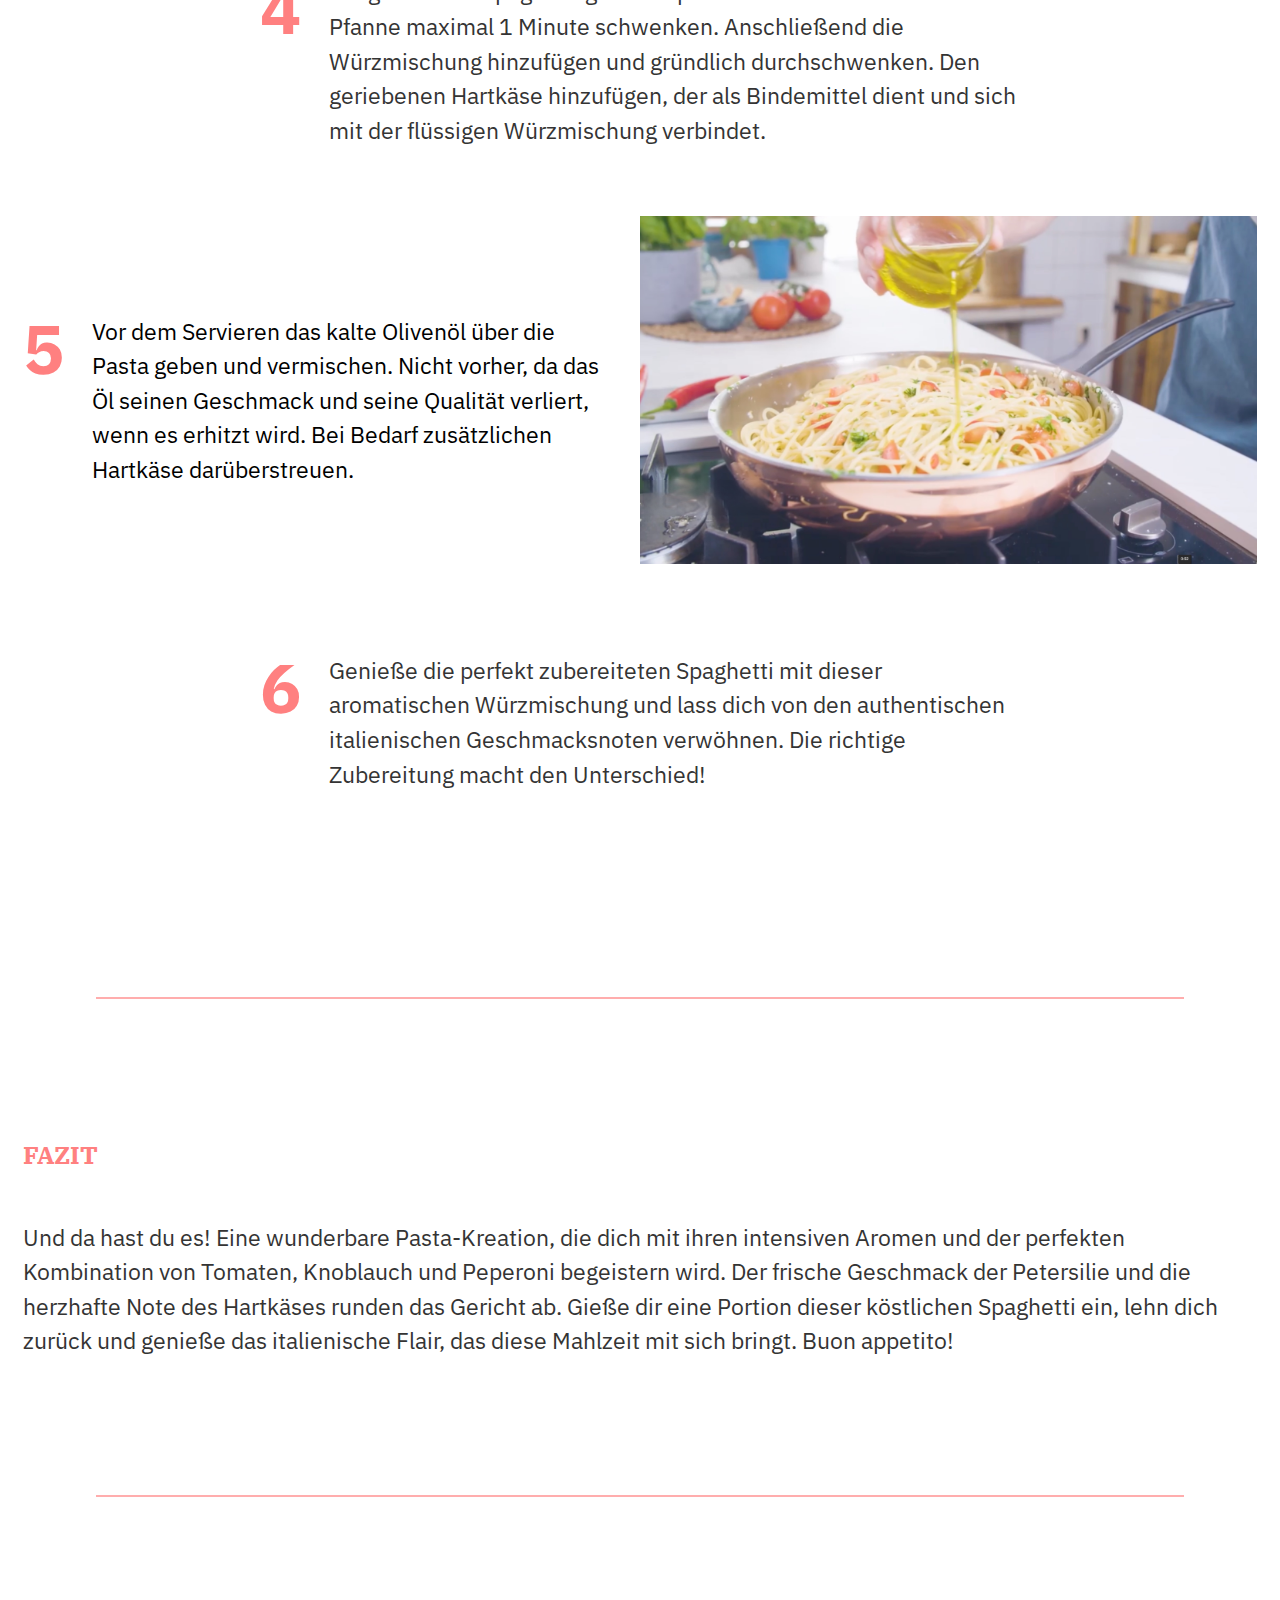
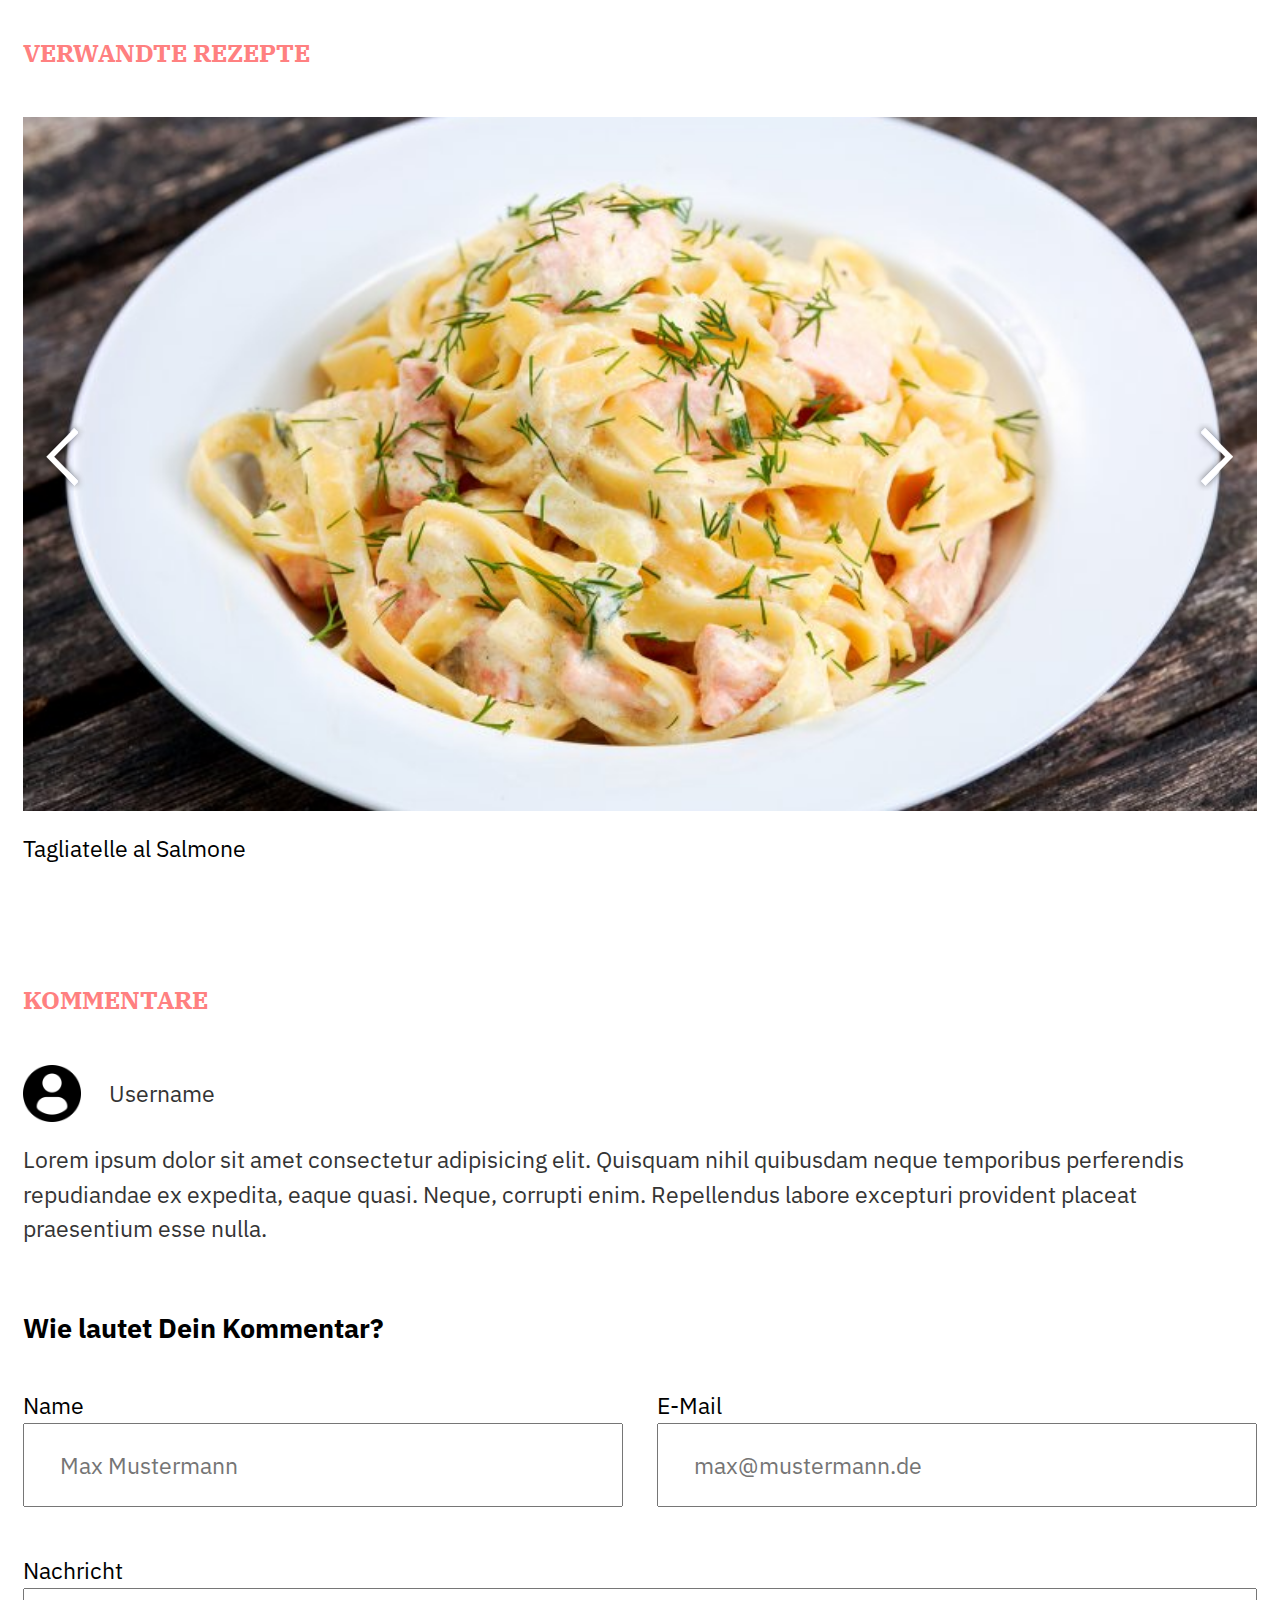
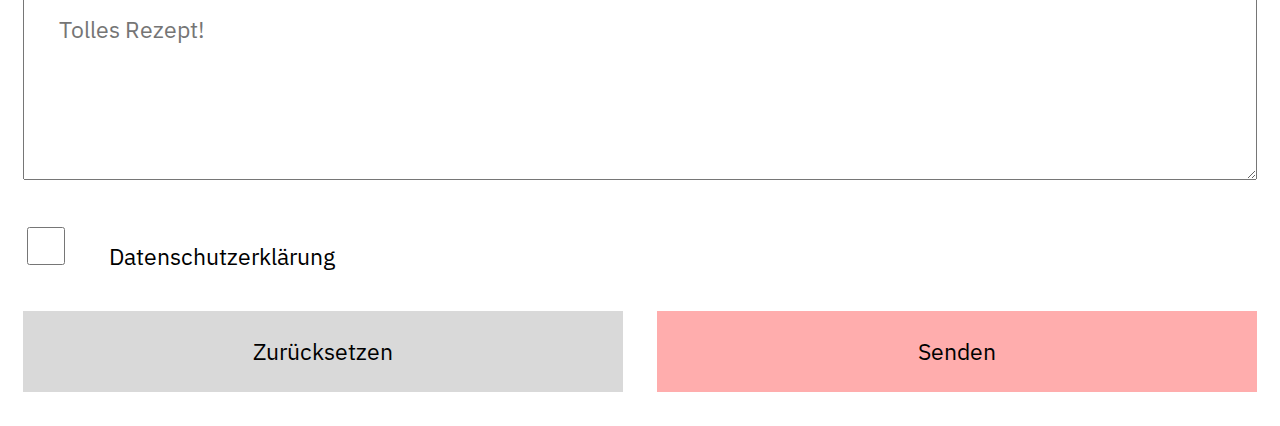
==== commit 3412745a: "w3c validator confirm" ====
--- a/recipes/spaghetti-aglio-olio-e-peperoncino.html
+++ b/recipes/spaghetti-aglio-olio-e-peperoncino.html
@@ -1,5 +1,5 @@
 <!DOCTYPE html>
-<html>
+<html lang="de">
 
 <head>
     <meta charset="UTF-8">
@@ -7,18 +7,18 @@
     <meta name="viewport" content="width=device-width, initial-scale=1.0">
     <title>Spaghetti aglio, olio e peperoncino</title>
 
-    <link rel="stylesheet" href="../styles/reset.css">
-    <link rel="stylesheet" href="../styles/variables.css">
-    <link rel="stylesheet" href="../styles/base.css">
-    <link rel="stylesheet" href="../styles/layout.css">
-    <link rel="stylesheet" href="../styles/components.css">
-    <link rel="stylesheet" href="../styles/quantity-selector.css">
-    <link rel="stylesheet" href="../styles/other-recipes.css">
-
-    <script src="../scripts/slideshow.js"></script>
-    <script src="../scripts/form-validation.js"></script>
-    <script src="../scripts/main.js"></script>
-    <script src="../scripts/quantity-selector.js"></script>
+    <link rel="stylesheet" href="../assets/styles/reset.css">
+    <link rel="stylesheet" href="../assets/styles/variables.css">
+    <link rel="stylesheet" href="../assets/styles/base.css">
+    <link rel="stylesheet" href="../assets/styles/layout.css">
+    <link rel="stylesheet" href="../assets/styles/components.css">
+    <link rel="stylesheet" href="../assets/styles/quantity-selector.css">
+    <link rel="stylesheet" href="../assets/styles/other-recipes.css">
+
+    <script src="../assets/scripts/slideshow.js"></script>
+    <script src="../assets/scripts/form-validation.js"></script>
+    <script src="../assets/scripts/main.js"></script>
+    <script src="../assets/scripts/quantity-selector.js"></script>
 
 </head>
 
@@ -36,7 +36,7 @@
     </div>
 
     <div class="menue-button" data-js-menue-button>
-        <a href="#main-navigation"><img src="../icons/menue.svg"></a>
+        <a href="#main-navigation"><img src="../assets/icons/menue.svg" alt="Menu"></a>
     </div>
 
     <div class="main">
@@ -249,14 +249,13 @@
                     </li>
                     <li class="other-recipes-list__item" data-js-slide>
                         <figure>
-                            <img src="../images/other-recipes/nudeln-mit-zucchini-kraeuter-sauce.jpg"
-                                alt="Spaghetti Carbonara">
+                            <img src="../images/other-recipes/nudeln-mit-zucchini-kraeuter-sauce.jpg" alt="Spaghetti Carbonara">
                             <figcaption>Spaghetti Carbonara</figcaption>
                         </figure>
                     </li>
                     <li class="other-recipes-list__item" data-js-slide>
                         <figure>
-                            <img src="../images/other-recipes/spaghetti-alla-puttanesca.jpg">
+                            <img src="../images/other-recipes/spaghetti-alla-puttanesca.jpg" alt="Spaghetti alla Puttanesca">
                             <figcaption>Nudeln mit Zucchini Kräuter Sauce</figcaption>
                         </figure>
                     </li>
@@ -286,9 +285,8 @@
                     </li>
                 </ul>
 
-                <button class="other-recipes-list__button" data-js-slideshow-gui="back"><img src="../icons/gui-prev.svg" alt="back Button"></button>
-                <button class="other-recipes-list__button is-right" data-js-slideshow-gui="forward"><img src="../icons/gui-next.svg"
-                        alt="forward Button"></button>
+                <button class="other-recipes-list__button" data-js-slideshow-gui="back"><img src="../assets/icons/gui-prev.svg" alt="back Button"></button>
+                <button class="other-recipes-list__button is-right" data-js-slideshow-gui="forward"><img src="../assets/icons/gui-next.svg" alt="forward Button"></button>
             </div>
         </section>
 
@@ -332,7 +330,7 @@
                 </div>
             </form>
         </section>
-    </di>
+    </div>
 </body>
 
 </html>--- a/assets/styles/variables.css
+++ b/assets/styles/variables.css
@@ -0,0 +1,56 @@
+@import url("https://fonts.googleapis.com/css2?family=IBM+Plex+Sans:wght@400;700&display=swap");
+@import url("https://fonts.googleapis.com/css2?family=IBM+Plex+Serif:wght@400;500;700&display=swap");
+
+:root {
+  --base-size: 1rem;
+
+  /* Sizes */
+  --xs: calc(0.5 * var(--base-size));
+  --s: calc(1 * var(--base-size));
+  --m: calc(1.5 * var(--base-size));
+  --l: calc(2 * var(--base-size));
+  --xl: calc(3 * var(--base-size));
+  --xxl: calc(4 * var(--base-size));
+  --xxxl: calc(5 * var(--base-size));
+  --max-width-content: calc(60 * var(--s));
+
+  /* Colors */
+  --primary: #000;
+  --primary-lighter: #343434;
+  --secondary: #fff;
+  --accent: #ff8080;
+  --accent-lighter: #ffadad;
+  --accent-lightest: #fdd0d0;
+  --light: hsl(0deg 0% 80% / 100%);
+  --lighter: hsl(0deg 0% 90% / 100%);
+  --lightest: hsl(0deg 0% 100% / 100%);
+  --lighten: hsla(0deg 0% 100% / 80%);
+
+  /* Font Family */
+  --font-family-sans: "IBM Plex Sans", sans-serif;
+  --font-family-serif: "IBM Plex Serif", serif;
+
+  /* Spacing */
+  --spacing-padding: 110px;
+  --spacing-margin-large: 100px;
+  --spacing-margin-medium: 20px;
+
+  /* Font Sizes */
+  --font-size-base: var(--s);
+  --font-size-heading1: calc(var(--l) + 1vw);
+  --font-size-heading2: var(--m);
+  --font-size-paragraph: var(--s);
+
+  /* Font Weights */
+  --font-weight-normal: 400;
+  --font-weight-bold: 700;
+
+  /* Figure */
+  --figure-margin-top: var(--spacing-margin-large);
+
+  /* Article */
+  --article-margin-bottom: var(--spacing-margin-large);
+
+  /* Misc */
+  --lh-heading: 100%;
+}
--- a/assets/styles/base.css
+++ b/assets/styles/base.css
@@ -0,0 +1,123 @@
+
+html,
+body {
+  font-family: var(--font-family-sans);
+  font-size: var(--font-size-base);
+}
+
+@media screen and (width >= 600px) {
+  :root {
+    --base-size: 1.2rem;
+  }
+}
+
+nav a {
+  color: var(--primary);
+}
+
+h1 {
+  max-width: var(--max-width-content);
+  color: var(--accent);
+  font-family: var(--font-family-serif);
+  font-size: var(--font-size-heading1);
+  font-weight: var(--font-weight-bold);
+  line-height: var(--lh-heading);
+  text-wrap: balance;
+}
+
+h2 {
+  margin-bottom: var(--l);
+  font-size: var(--font-size-heading2);
+  font-weight: var(--font-weight-bold);
+  line-height: var(--lh-normal);
+}
+
+h3 {
+  line-height: var(--lh-heading);
+}
+
+h2 + h3 {
+  margin-top: calc(var(--m) * -1);
+}
+
+hr {
+  border: none;
+  border-top: 2px solid #d9d9d9;
+  margin: calc(var(--m) + 8vw) calc(var(--m) + 3vw);
+  margin-bottom: calc(var(--m) + 8vw - var(--l));
+}
+
+p {
+  margin: var(--spacing-margin-medium) 0 0;
+  color: var(--primary-lighter);
+  font-size: var(--font-size-paragraph);
+  font-weight: var(--font-weight-normal);
+  line-height: 1.5;
+}
+
+figure {
+  margin: var(--figure-margin-top) 0 0;
+}
+
+img {
+  width: 100%;
+}
+
+figcaption {
+  margin: var(--spacing-margin-medium) 0 0;
+}
+
+ol {
+  padding: 0 0 0 var(--spacing-margin-medium);
+}
+
+main > article:not(.hero),
+.main > article:not(.hero),
+main > div,
+.main > div,
+main > section:not(.hero),
+.main > section:not(.hero) {
+  max-width: var(--max-width-content);
+  padding: var(--s);
+  margin: auto;
+}
+
+/* stylelint-disable-next-line no-descending-specificity */
+article {
+  margin: 0 0 var(--article-margin-bottom);
+}
+
+article a {
+  display: inline-block;
+  margin: var(--spacing-margin-medium) 0 0;
+  color: var(--primary);
+  text-decoration: none;
+}
+
+section h2,
+article:not([class]) h2 {
+  color: var(--accent);
+  font-family: var(--font-family-serif);
+  font-size: 1.3rem;
+  text-transform: uppercase;
+}
+
+article:not([class]) h3,
+section:not([class]) h3 {
+  font-family: var(--font-family-serif);
+  font-size: 2rem;
+  font-weight: var(--font-weight-bold);
+}
+
+@media screen and (width >= 840px) {
+  article:not([class]) figure,
+  section:not([class]) figure {
+    width: 80%;
+    margin-left: 10%;
+  }
+}
+
+article:not([class]) hr,
+section:not([class]) hr {
+  border-top: 2px solid var(--accent-lighter);
+}
--- a/assets/styles/layout.css
+++ b/assets/styles/layout.css
@@ -0,0 +1,13 @@
+/* Grid
+########################################################################## */
+
+.grid {
+  display: grid;
+  gap: var(--m);
+}
+
+@media screen and (min-width: 840px) {
+  .grid[data-columns='2'] {
+    grid-template-columns: repeat(2, 1fr);
+  }
+}
--- a/assets/styles/components.css
+++ b/assets/styles/components.css
@@ -0,0 +1,461 @@
+/* Hero
+############################################################################ */
+
+.hero {
+  position: relative;
+  display: flex;
+  overflow: hidden;
+  width: 100vw;
+  flex-direction: column;
+  align-items: center;
+  justify-content: center;
+  color: var(--secondary);
+}
+
+.hero figure {
+  position: absolute;
+  margin: 0;
+  inset: 0;
+  pointer-events: none;
+}
+
+.hero figure img {
+  position: absolute;
+  z-index: -1;
+  top: 0;
+  right: 0;
+  bottom: 0;
+  width: 100%;
+  height: 100%;
+  filter: brightness(0.5);
+  object-fit: cover;
+  object-position: center center;
+}
+
+.hero figure figcaption {
+  position: absolute;
+  right: var(--xl);
+  bottom: var(--s);
+  font-size: smaller;
+}
+
+.hero h1 {
+  color: var(--lightest);
+}
+
+.hero h2 {
+  color: var(--lightest);
+  font-family: var(--font-family-serif);
+  font-size: var(--l);
+  font-weight: var(--font-weight-bold);
+  line-height: var(--lh-heading);
+}
+
+.hero p {
+  color: var(--secondary);
+  font-size: var(--m);
+}
+
+.hero a {
+  display: block;
+  margin-top: var(--l);
+  color: var(--secondary);
+  font-size: smaller;
+  text-decoration: underline;
+  text-underline-offset: 0.4rem;
+}
+
+.hero-content {
+  max-width: var(--max-width-content);
+  padding: var(--xl) var(--l) var(--xxl);
+  padding-right: calc(10vw * 1.5);
+}
+
+/* Subheader
+############################################################################ */
+
+.subheader {
+  font-size: 1.5rem;
+  font-weight: var(--font-weight-bold);
+}
+
+/* Catcher
+############################################################################ */
+
+.catcher {
+  max-width: var(--max-width-content);
+  padding: var(--l);
+}
+
+.catcher * {
+  margin: var(--spacing-margin-medium) 0 0;
+}
+
+.catcher h1 {
+  max-width: 90%;
+}
+
+.catcher p:last-child {
+  display: flex;
+  width: 100%;
+  align-items: center;
+}
+
+.catcher p:last-child svg {
+  position: absolute;
+  left: 50%;
+  transform: translateX(-50%);
+}
+
+.catcher hr {
+  width: 22%;
+  border-top: 3px solid var(--accent-lighter);
+}
+
+/* Ingredients
+############################################################################ */
+
+.ingredients table {
+  width: 100%;
+  border: 1px solid var(--accent);
+  border-collapse: collapse;
+}
+
+.ingredients th,
+.ingredients td {
+  padding: 8px;
+  border-right: 1px solid var(--accent);
+  border-bottom: 1px solid var(--accent);
+  text-align: left;
+}
+
+.ingredients td:last-child {
+  border-right: none;
+}
+
+/* Nutritional Values
+############################################################################ */
+
+.nutritional-values {
+  width: 100%;
+}
+
+@media screen and (min-width: 840px) {
+  .nutritional-values {
+    text-align: center;
+  }
+}
+
+.nutritional-values dl {
+  margin: 20px 0 0;
+}
+
+.nutritional-values dt {
+  margin: 20px 0 0;
+  font-size: 1.2rem;
+}
+
+.nutritional-values dd {
+  color: var(--accent);
+  font-family: "IBM Plex Serif", serif;
+  font-size: 1.5rem;
+  font-weight: var(--font-weight-bold);
+}
+
+/* Navbar (Main Navigation)
+############################################################################ */
+
+.navbar {
+  width: 100%;
+  padding: var(--s);
+  background: var(--secondary);
+}
+
+.navbar ul {
+  display: flex;
+  width: 100%;
+  flex-direction: column;
+  justify-content: space-between;
+  padding: 0;
+  list-style: none;
+}
+
+.navbar ul li a {
+  text-decoration: none;
+}
+
+/* navbar link highlight */
+.navbar a.is-active {
+  text-decoration: underline;
+  text-underline-offset: 0.4rem;
+}
+
+.menue-button {
+  display: none;
+  opacity: 0;
+  transition: opacity 1s 1s;
+}
+
+.menue-button[data-state=active] {
+  position: sticky;
+  z-index: 100;
+  top: 0;
+  display: block;
+  padding: var(--xs) var(--xs);
+  background-color: var(--lighten);
+  opacity: 1;
+}
+
+.menue-button img {
+  width: 40px;
+}
+
+@media screen and (min-width: 840px) {
+  .navbar {
+    position: sticky;
+    z-index: 1;
+    top: 0;
+  }
+
+  .navbar ul {
+    flex-direction: row;
+  }
+
+  .navbar ul li:not(:last-child) {
+    margin-right: var(--spacing-margin-large);
+  }
+
+  .navbar ul li:last-child {
+    margin-right: 0;
+    margin-left: auto;
+  }
+
+  .menue-button {
+    display: none;
+  }
+
+}
+
+/* Intern Nav (Page Navigation)
+############################################################################ */
+
+.intern-nav {
+  z-index: 1;
+  right: 0;
+  margin-top: 0;
+  background-color: var(--accent-lightest);
+}
+
+.intern-nav ul {
+  padding: 1rem;
+  margin: 0;
+  list-style: none;
+}
+
+/* stylelint-disable-next-line no-descending-specificity */
+.intern-nav ul li {
+  margin-right: 0;
+}
+
+.intern-nav ul li a {
+  text-decoration: none;
+}
+
+.intern-nav ul li a[data-state="active"] {
+  text-decoration: underline;
+  text-underline-offset: 0.2rem;
+}
+
+@media screen and (min-width: 840px) {
+  .intern-nav {
+    position: fixed;
+  }
+}
+
+/* Quantiy Selector
+############################################################################ */
+
+.quantity-selector-head {
+  max-width: var(--max-width-content);
+  color: var(--darkest);
+  font-family: var(--font-family-sans-serif);
+}
+
+.quantity-selector-head .highlighted {
+  padding: 0.2rem 0.7rem;
+  margin: 0 0.5rem;
+  background-color: var(--accent-lighter);
+  border-radius: 1rem;
+  font-weight: var(--font-weight-bold);
+}
+
+/* Form
+############################################################################ */
+
+form input {
+  padding: var(--s) var(--m);
+  margin-bottom: var(--l);
+}
+
+form button {
+  padding: var(--s) var(--xl);
+  border: none;
+  background: #d9d9d9;
+  border-radius: 0;
+  outline: none;
+}
+
+.form-container > * {
+  width: 100%;
+}
+
+.form-container button {
+  flex-grow: 1;
+  margin-bottom: var(--xs);
+}
+
+.form-container button:last-child {
+  background-color: var(--accent-lighter);
+}
+
+.form-container .input-container > * {
+  display: block;
+  width: 100%;
+}
+
+@media screen and (min-width: 840px) {
+  .form-container {
+    display: flex;
+    flex-direction: row;
+    gap: var(--m);
+  }
+}
+
+textarea {
+  width: 100%;
+  height: 10rem;
+  padding: var(--s) var(--m);
+}
+
+label[for="data"] {
+  display: flex;
+  align-items: center;
+}
+
+form input[type="checkbox"] {
+  width: 2rem;
+  height: 2rem;
+  margin-top: 2rem;
+  margin-right: 2rem;
+}
+
+.invalid {
+  border: 2px solid red;
+}
+
+.invalid-label {
+  color: red;
+}
+
+/* Comments
+############################################################################ */
+
+.comments {
+  max-width: var(--max-width-content);
+  padding: var(--l);
+}
+
+.comments h3 {
+  margin-top: var(--xl);
+  margin-bottom: var(--l);
+}
+
+/* stylelint-disable-next-line no-descending-specificity */
+.comment-user-info p {
+  margin: 0 0 0 1.5rem;
+}
+
+.comment p:last-child {
+  width: 100%;
+}
+
+/* stylelint-disable-next-line no-descending-specificity */
+.comment img {
+  width: 3rem;
+  height: 3rem;
+}
+
+.comment-user-info {
+  display: flex;
+  flex-direction: row;
+  align-items: center;
+  justify-content: space-between;
+}
+
+/* Steps
+############################################################################ */
+
+.steps {
+  padding: 0;
+  counter-reset: step-count;
+}
+
+/* stylelint-disable-next-line no-descending-specificity */
+.steps > li {
+  display: block;
+  padding-bottom: var(--xl);
+  counter-increment: step-count;
+}
+
+.steps > li.is-text-only {
+  display: flex;
+  justify-content: center;
+}
+
+.steps > li.is-text-only p {
+  max-width: calc(var(--max-width-content) * 0.5);
+}
+
+.steps > li figure {
+  display: flex;
+  width: 100%;
+  flex-direction: column;
+  align-items: center;
+  margin: 0;
+  gap: var(--m);
+}
+
+.steps .has-counter {
+  position: relative;
+  padding-top: 0;
+  margin-left: var(--xl);
+}
+
+.steps .has-counter::before {
+  position: absolute;
+  left: calc(var(--xl) * -1);
+  color: var(--accent);
+  content: counter(step-count);
+  font-size: var(--xl);
+  font-weight: bold;
+  line-height: var(--xl);
+}
+
+@media screen and (min-width: 840px) {
+  .steps > li figure {
+    width: auto;
+    flex-direction: row;
+  }
+
+  .steps .is-reversed {
+    flex-direction: row-reverse;
+  }
+
+  .steps > li figure > * {
+    width: 50%;
+    flex-basis: 50%;
+    flex-grow: 1;
+  }
+}
+
+
--- a/assets/styles/quantity-selector.css
+++ b/assets/styles/quantity-selector.css
@@ -0,0 +1,6 @@
+[data-quantity-selector] {
+  border: none;
+  background-color: transparent;
+  cursor: pointer;
+  outline: none;
+}--- a/assets/styles/other-recipes.css
+++ b/assets/styles/other-recipes.css
@@ -0,0 +1,72 @@
+/* stylelint-disable selector-class-pattern */
+.other-recipes {
+  position: relative;
+}
+
+.other-recipes-list {
+  position: relative;
+  padding: 0;
+  margin: 0;
+  margin-bottom: var(--xl);
+}
+
+.other-recipes-list .other-recipes-list__item {
+  position: absolute;
+  inset: 0;
+  list-style: none;
+  opacity: 0;
+  transition: opacity 1s, margin-left 1s;
+}
+
+.other-recipes-list .other-recipes-list__item figure {
+  width: 100%;
+  padding: 0;
+  margin: 0;
+}
+
+.other-recipes-list .other-recipes-list__item figure img {
+  width: 100%;
+  aspect-ratio: 16/9;
+  filter: blur(var(--s));
+  object-fit: cover;
+  transition: filter 1s;
+}
+
+.other-recipes-list .other-recipes-list__item.is-active {
+  position: relative;
+  z-index: 0;
+  margin-left: 0;
+  opacity: 1;
+}
+
+.other-recipes-list .other-recipes-list__item.is-active figure img {
+  filter: blur(0);
+}
+
+.other-recipes-list .other-recipes-list__item:not(.is-active) {
+  z-index: -10;
+  margin-left: 10%;
+  opacity: 0;
+}
+
+.other-recipes-list__button {
+  position: absolute;
+  top: calc(50% - var(--xl));
+  height: var(--xl);
+  border: none;
+  background-color: transparent;
+}
+
+.other-recipes-list__button:hover {
+  cursor: pointer;
+}
+
+/* stylelint-disable-next-line no-descending-specificity */
+.other-recipes-list__button img {
+  height: 100%;
+  aspect-ratio: 1/1;
+}
+
+.other-recipes-list__button.is-right {
+  right: 0;
+}
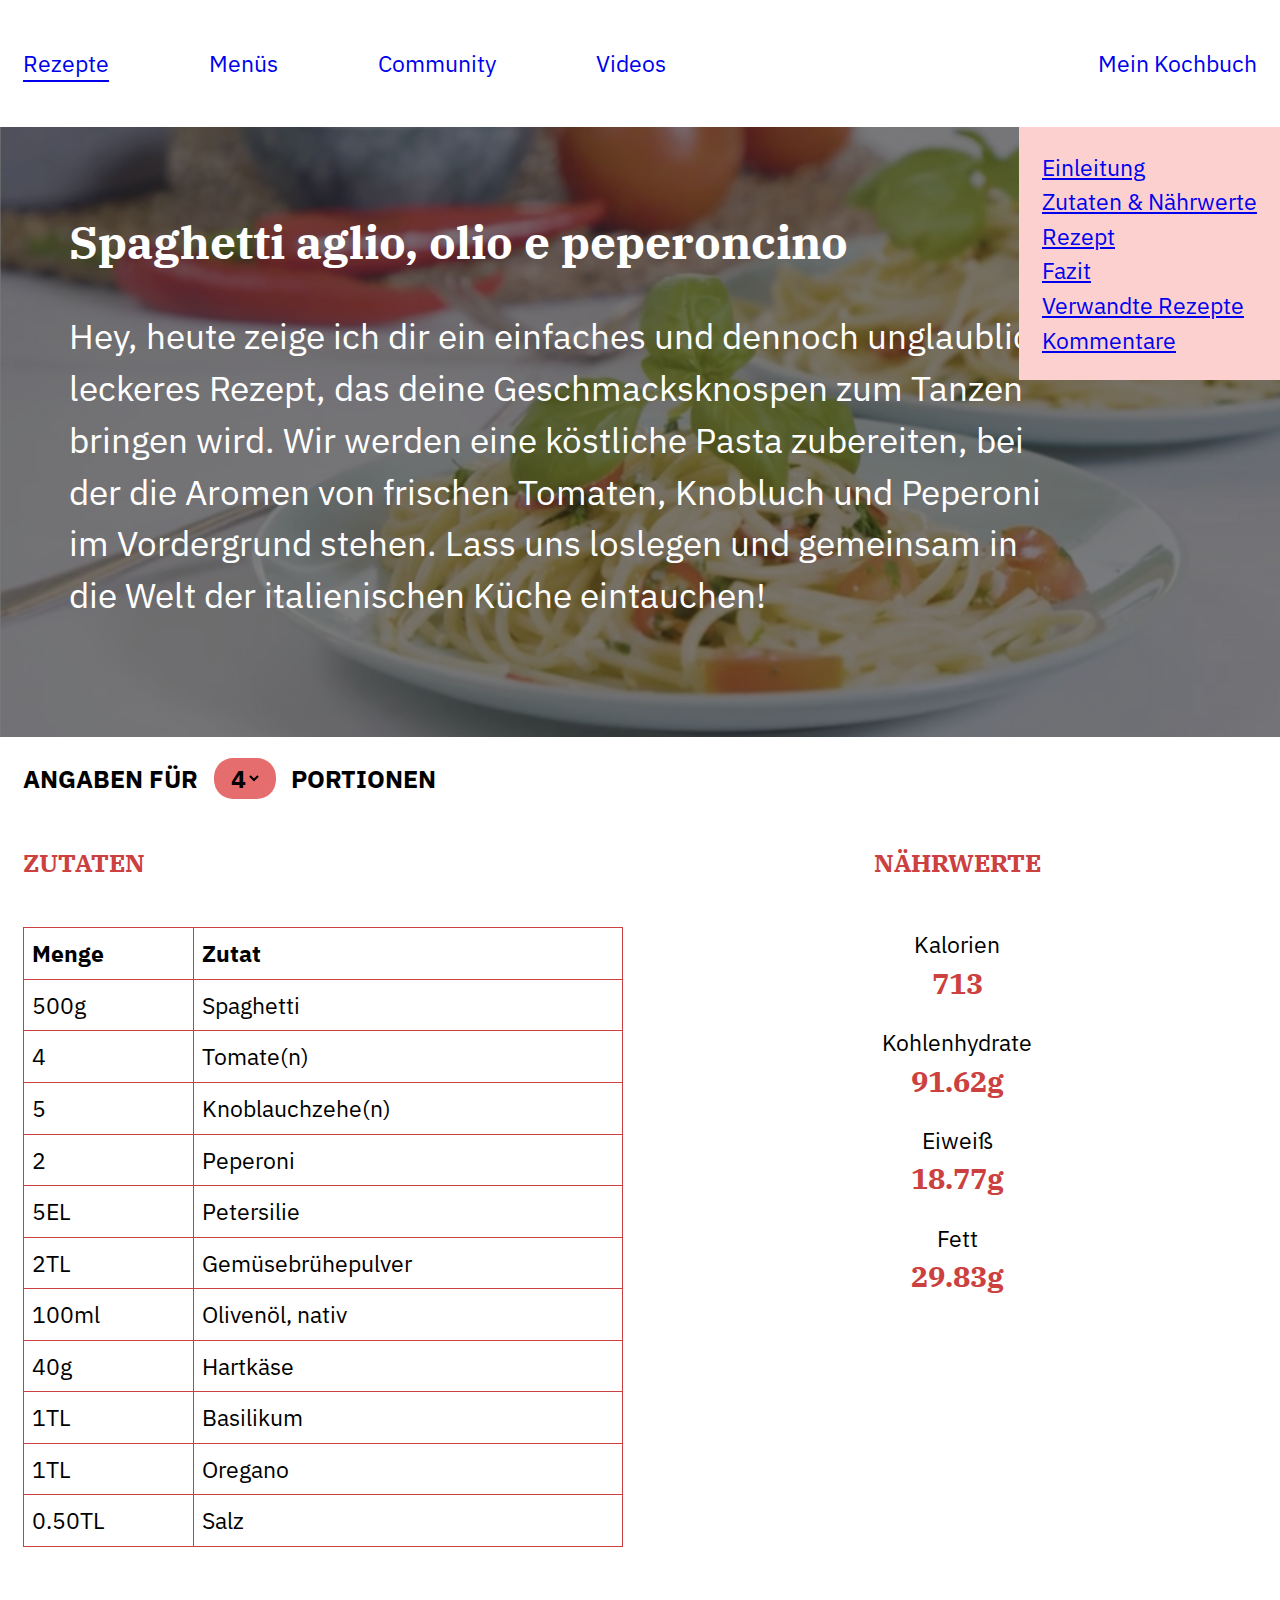
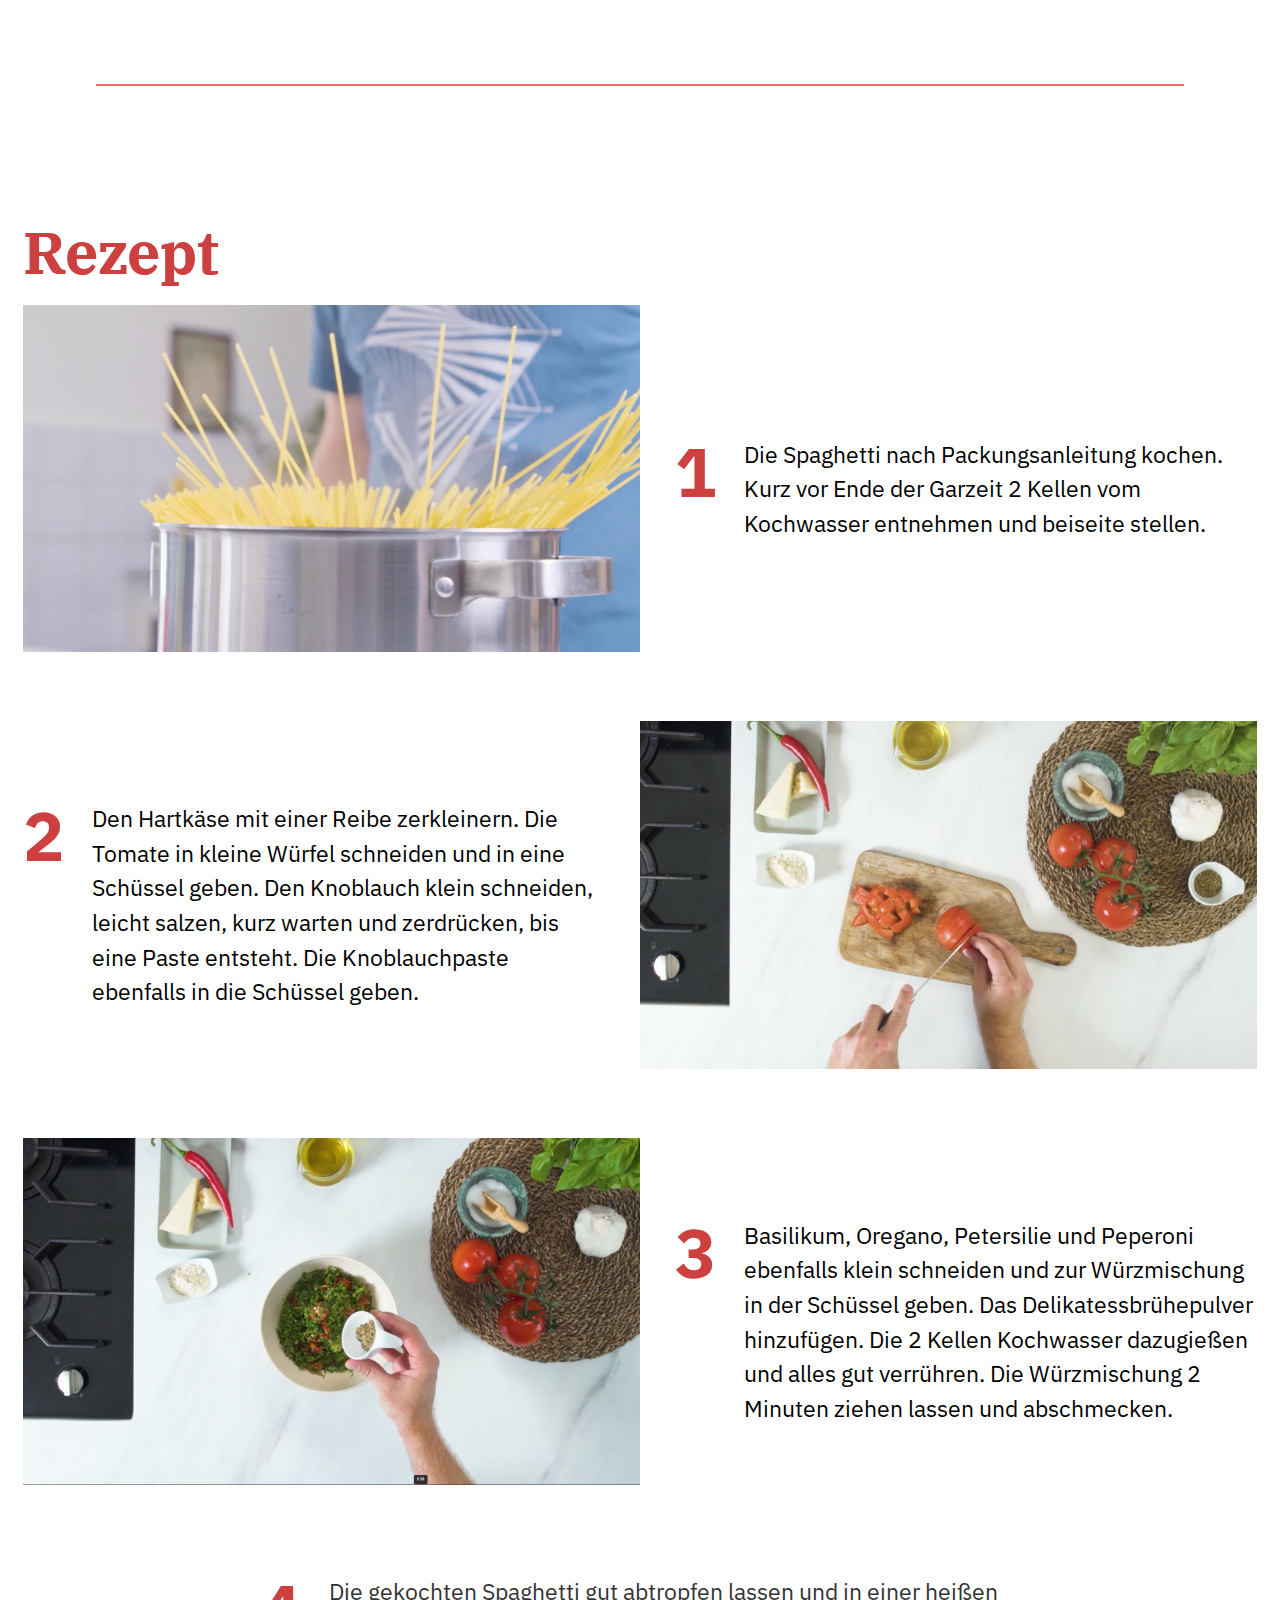
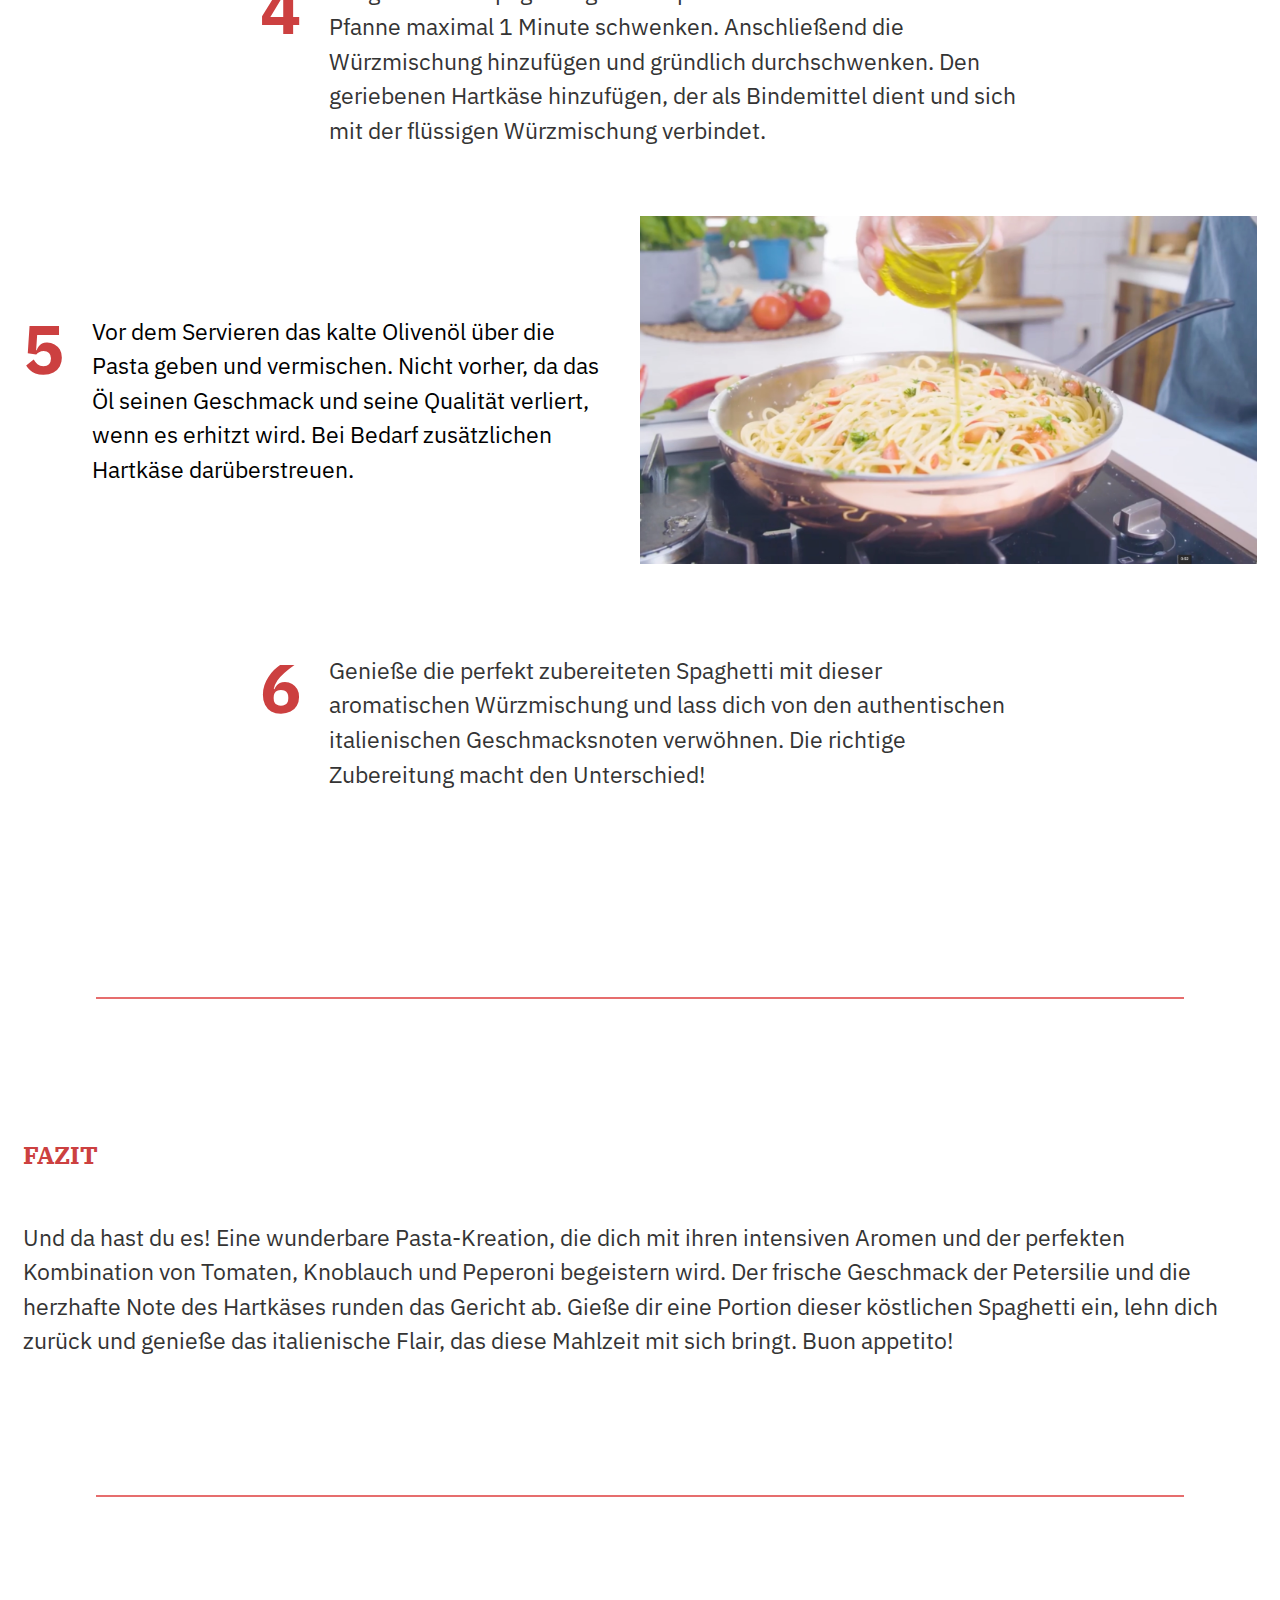
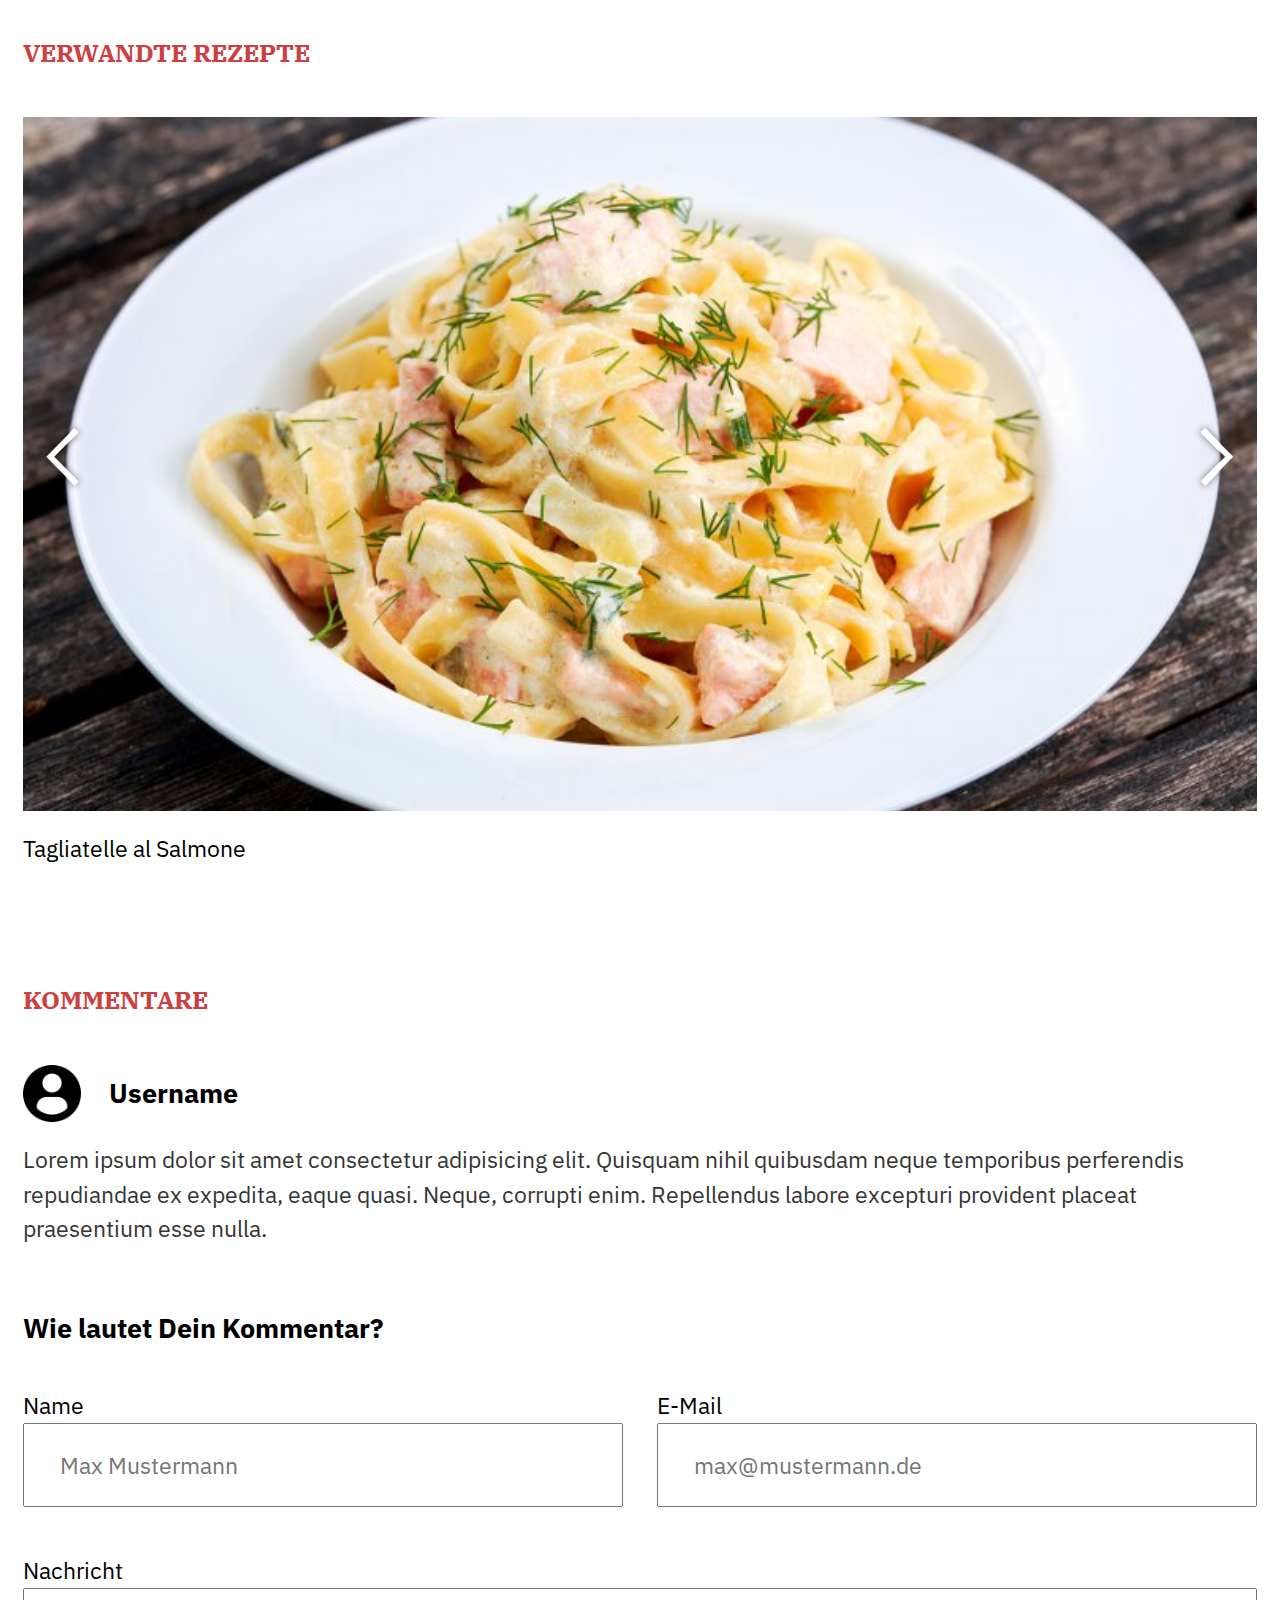
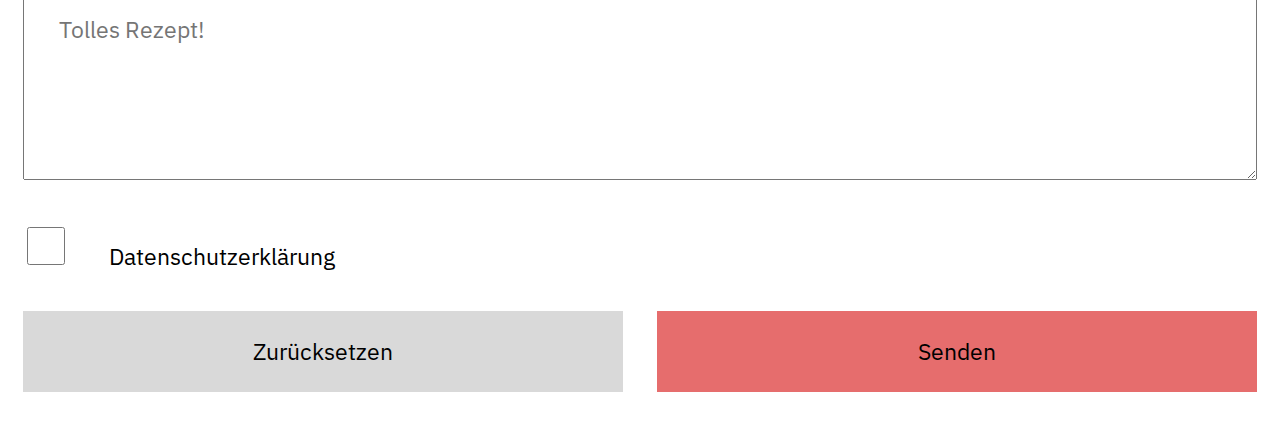
==== commit 9bc42bcd: "seo finish" ====
--- a/recipes/spaghetti-aglio-olio-e-peperoncino.html
+++ b/recipes/spaghetti-aglio-olio-e-peperoncino.html
@@ -5,6 +5,8 @@
     <meta charset="UTF-8">
     <meta http-equiv="X-UA-Compatible" content="IE=edge">
     <meta name="viewport" content="width=device-width, initial-scale=1.0">
+    <meta name="description" content="Entdecke die italienische Küche - Mit 35 tollen Rezepten zum Nachkochen und Genießen. Erfahre mehr über die italienische Küche und ihre Spezialitäten.">
+
     <title>Spaghetti aglio, olio e peperoncino</title>
 
     <link rel="stylesheet" href="../assets/styles/reset.css">
@@ -23,6 +25,7 @@
 </head>
 
 <body>
+    <header>
     <div class="navbar" data-js-menue id="main-navigation">
         <div>
             <ul>
@@ -34,7 +37,7 @@
             </ul>
         </div>
     </div>
-
+    </header>
     <div class="menue-button" data-js-menue-button>
         <a href="#main-navigation"><img src="../assets/icons/menue.svg" alt="Menu"></a>
     </div>
@@ -52,8 +55,7 @@
         </div>
         <div class="hero" id="einleitung">
             <figure>
-                <img src="../images/spaghetti-aglio-olio-e-peperoncino.jpg"
-                    alt="Bild von Spaghetti aglio, olio e peperoncino">
+                <img src="../images/spaghetti-aglio-olio-e-peperoncino.jpg" alt="Bild von Spaghetti aglio, olio e peperoncino">
             </figure>
 
             <div class="hero-content">
@@ -67,7 +69,7 @@
 
         <section id="zutaten-und-naehrwerte">
             <h2 class="quantity-selector-head">Angaben für <span class="highlighted">
-                    <select name="quantity-selector" id="quantity-selector" data-quantity-selector>
+                    <select name="quantity-selector" id="quantity-selector" data-quantity-selector aria-label="Anzahl der Portionen">
                         <option value="1">1</option>
                         <option value="2">2</option>
                         <option value="3">3</option>
@@ -161,7 +163,7 @@
             <ol class="steps">
                 <li>
                     <figure>
-                        <img src="../images/step-1.jpg" alt="Topf mit kassen Spaghetti drin">
+                        <img src="../images/step-1.jpg" alt="Topf mit Spaghetti, Schritt 1">
                         <figcaption class="has-counter">
                             Die Spaghetti nach Packungsanleitung kochen. Kurz vor Ende der Garzeit 2 Kellen vom
                             Kochwasser
@@ -171,7 +173,7 @@
                 </li>
                 <li>
                     <figure class="is-reversed">
-                        <img src="../images/step-2.jpg" alt="Topf mit kassen Spaghetti drin">
+                        <img src="../images/step-2.jpg" alt="Zutaten schneiden, Schritt 2">
                         <figcaption class="has-counter">
                             Den Hartkäse mit einer Reibe zerkleinern. Die Tomate in kleine Würfel schneiden und in eine
                             Schüssel
@@ -183,7 +185,7 @@
                 </li>
                 <li>
                     <figure>
-                        <img src="../images/step-3.jpg" alt="Topf mit kassen Spaghetti drin">
+                        <img src="../images/step-3.jpg" alt="Gewürze beimischen, Schritt 3">
                         <figcaption class="has-counter">
                             Basilikum, Oregano, Petersilie und Peperoni ebenfalls klein schneiden und zur Würzmischung
                             in der
@@ -204,7 +206,7 @@
                 </li>
                 <li>
                     <figure class="is-reversed">
-                        <img src="../images/step-4.jpg" alt="Topf mit kassen Spaghetti drin">
+                        <img src="../images/step-4.jpg" alt="Öl beigeben, Schritt 4">
                         <figcaption class="has-counter">
                             Vor dem Servieren das kalte Olivenöl über die Pasta geben und vermischen. Nicht vorher, da
                             das Öl
@@ -261,15 +263,15 @@
                     </li>
                     <li class="other-recipes-list__item" data-js-slide>
                         <figure>
-                            <img src="../images/other-recipes/spaghetti-bolognese.jpg" alt="Spaghetti alla Melanzane">
+                            <img src="../images/other-recipes/spaghetti-bolognese.jpg" alt="Spaghetti Bolognese">
+                            <figcaption>Spaghetti Bolognese</figcaption>
+                        </figure>
+                    </li>
+                    <li class="other-recipes-list__item" data-js-slide>
+                        <figure>
+                            <img src="../images/other-recipes/spaghetti-carbonara.jpg" alt="Spaghetti alla Melanzane">
                             <figcaption>Spaghetti alla Melanzane</figcaption>
                         </figure>
-                    </li>
-                    <li class="other-recipes-list__item" data-js-slide>
-                        <div>
-                            <img src="../images/other-recipes/spaghetti-carbonara.jpg" alt="Spaghetti alla Melanzane">
-                            <p>Spaghetti alla Melanzane</p>
-                        </div>
                     </li>
                     <li class="other-recipes-list__item" data-js-slide>
                         <figure>
@@ -294,8 +296,8 @@
             <h2>Kommentare</h2>
             <div class="comment">
                 <div class="comment-user-info">
-                    <img src="../images/user.png" alt="Logo">
-                    <p>Username</p>
+                    <img src="../images/user.png" alt="Profilbild">
+                    <h3>Username</h3>
                 </div>
                 <p>Lorem ipsum dolor sit amet consectetur adipisicing elit. Quisquam nihil quibusdam neque temporibus
                     perferendis repudiandae ex expedita, eaque quasi. Neque, corrupti enim. Repellendus labore excepturi
@@ -308,17 +310,17 @@
                 <div class="form-container">
                     <div class="input-container">
                         <label for="name">Name</label>
-                        <input type="text" id="name" name="name" placeholder="Max Mustermann">
+                        <input type="text" id="name" name="name" placeholder="Max Mustermann" autocomplete="name">
                     </div>
 
                     <div class="input-container">
-                        <label>E-Mail</label>
-                        <input type="email" name="email" placeholder="max@mustermann.de">
+                        <label for="email">E-Mail</label>
+                        <input type="email" id="email" name="email" placeholder="max@mustermann.de" autocomplete="email">
                     </div>
                 </div>
 
-                <label>Nachricht</label>
-                <textarea name="message" placeholder="Tolles Rezept!"></textarea>
+                <label for="message">Nachricht</label>
+                <textarea id="message" name="message" placeholder="Tolles Rezept!"></textarea>
 
                 <label>
                     <input type="checkbox" name="data">
--- a/assets/styles/variables.css
+++ b/assets/styles/variables.css
@@ -18,8 +18,8 @@
   --primary: #000;
   --primary-lighter: #343434;
   --secondary: #fff;
-  --accent: #ff8080;
-  --accent-lighter: #ffadad;
+  --accent: #cc4040;
+  --accent-lighter: #e66d6d;
   --accent-lightest: #fdd0d0;
   --light: hsl(0deg 0% 80% / 100%);
   --lighter: hsl(0deg 0% 90% / 100%);
--- a/assets/styles/components.css
+++ b/assets/styles/components.css
@@ -371,11 +371,11 @@
 }
 
 /* stylelint-disable-next-line no-descending-specificity */
-.comment-user-info p {
+.comment-user-info h3 {
   margin: 0 0 0 1.5rem;
 }
 
-.comment p:last-child {
+.comment h3:last-child {
   width: 100%;
 }
 
